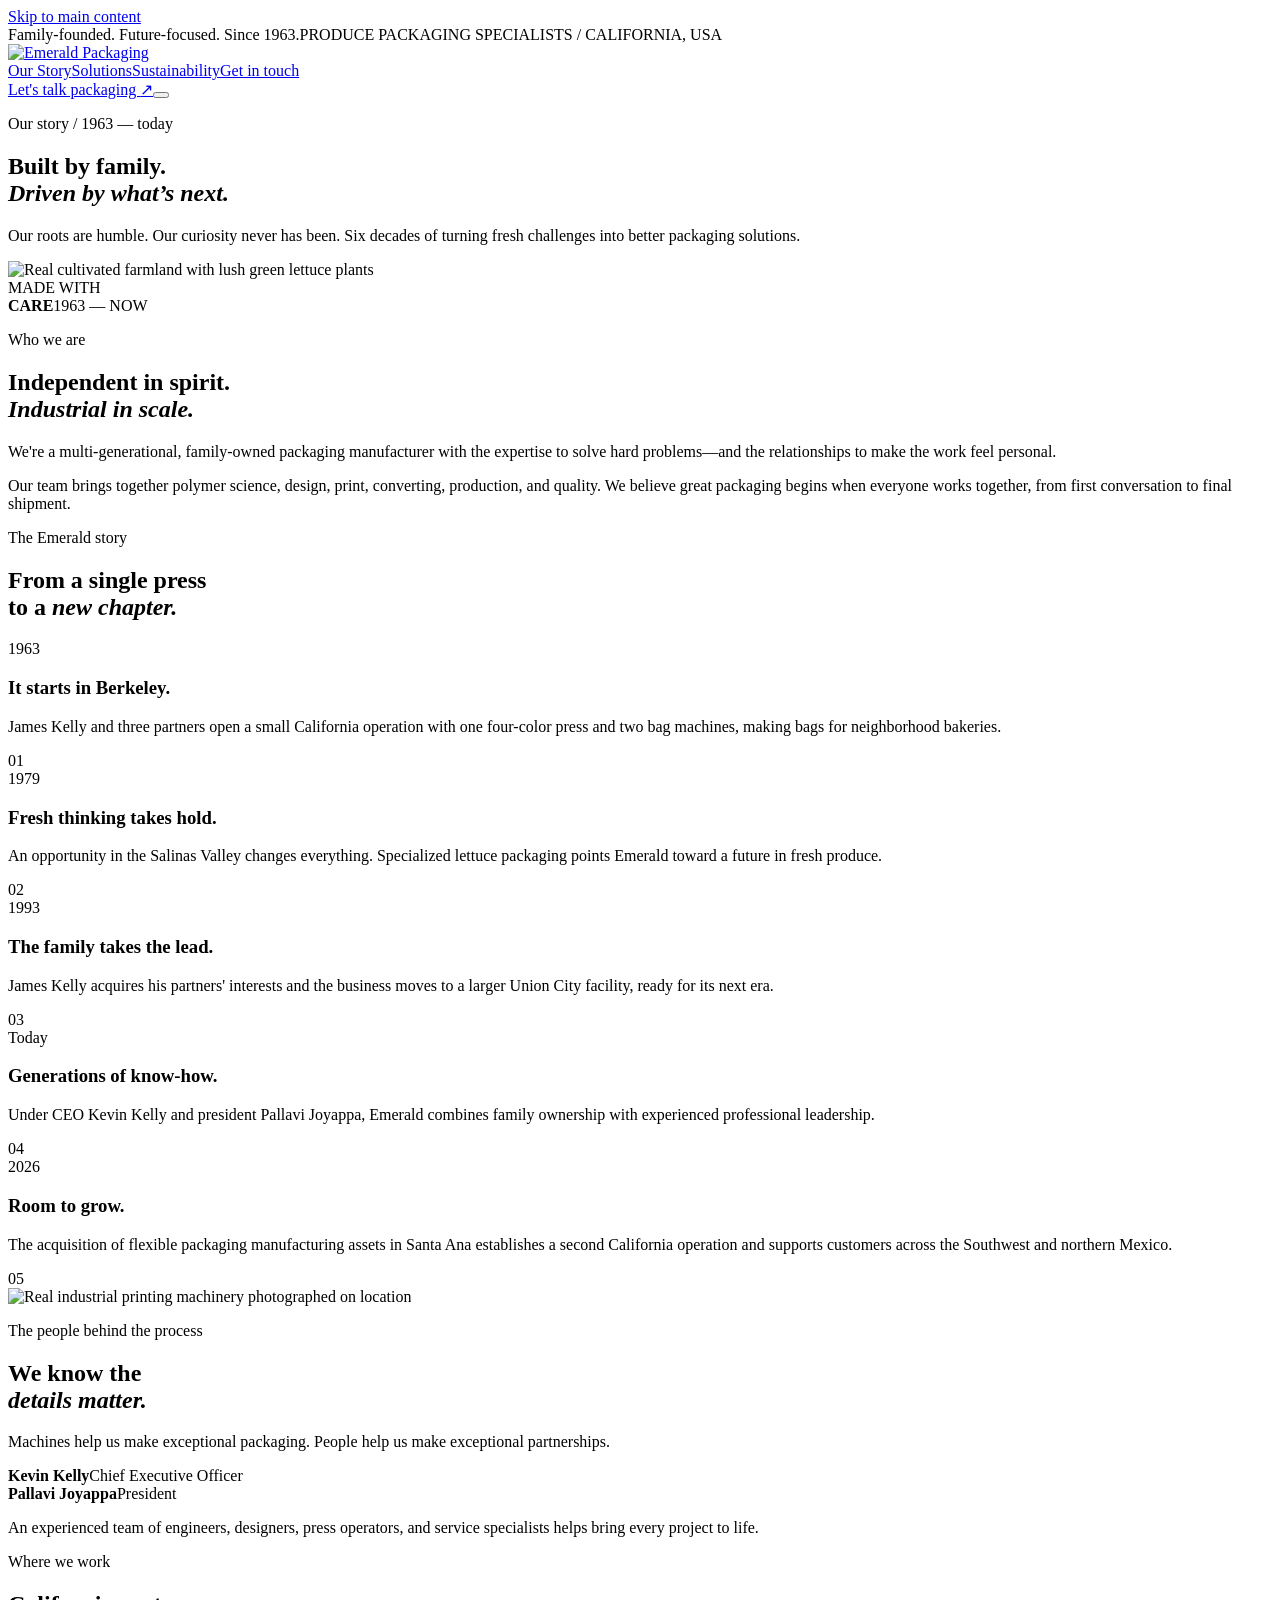
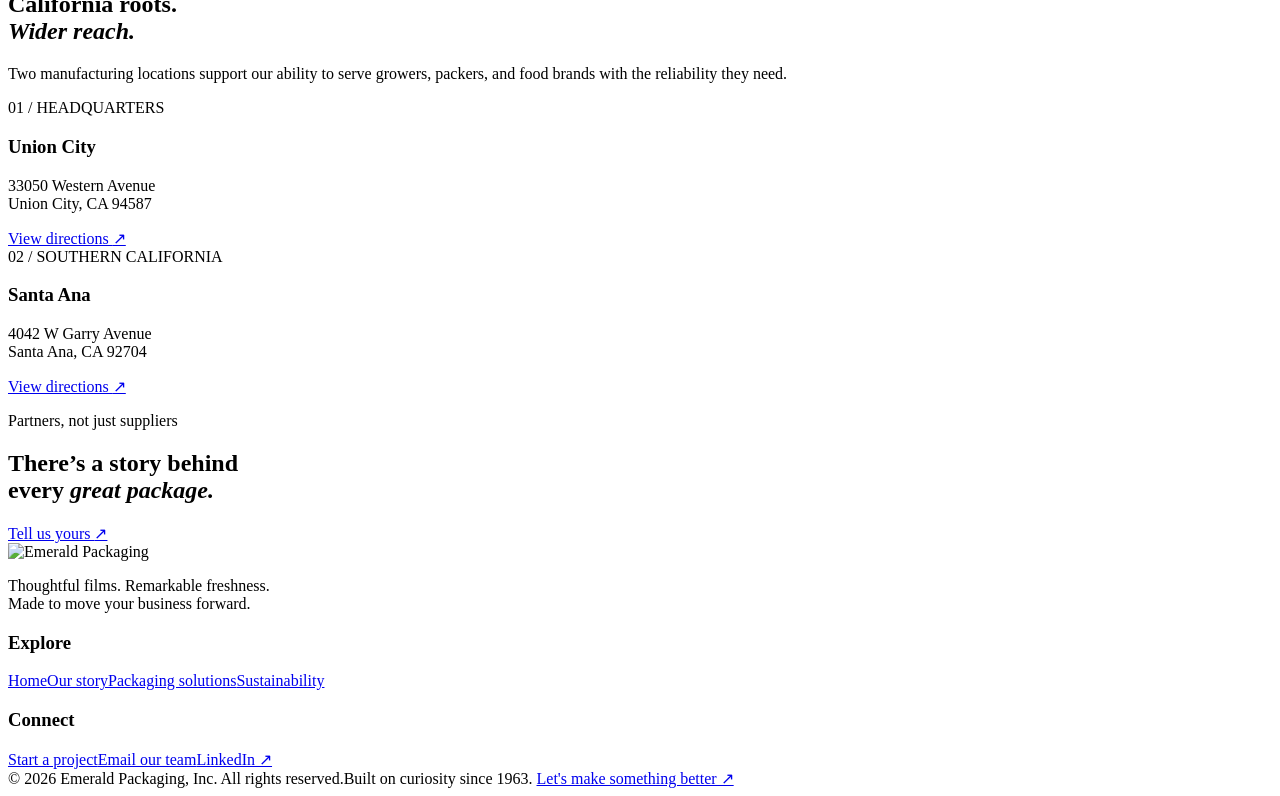
==== about.html @ 3862b572 "Add files via upload" ====
<!doctype html><html lang="en"><head><meta charset="utf-8"><meta name="viewport" content="width=device-width,initial-scale=1"><meta name="theme-color" content="#153f34"><meta name="description" content="From a small Berkeley printing operation in 1963 to two California manufacturing locations: meet the people and history of Emerald Packaging."><meta property="og:type" content="website"><meta property="og:title" content="Our Story | Emerald Packaging"><meta property="og:description" content="From a small Berkeley printing operation in 1963 to two California manufacturing locations: meet the people and history of Emerald Packaging."><link rel="icon" href="assets/favicon.svg" type="image/svg+xml"><link rel="preconnect" href="https://fonts.googleapis.com"><link rel="preconnect" href="https://fonts.gstatic.com" crossorigin><link href="https://fonts.googleapis.com/css2?family=DM+Sans:wght@400;500;600;700&family=Instrument+Serif:ital@0;1&display=swap" rel="stylesheet"><link rel="stylesheet" href="css/styles.css"><title>Our Story | Emerald Packaging</title></head><body class="page-about"><a class="skip" href="#main">Skip to main content</a><div class="announcement"><div class="container announcement-inner"><span><span class="status-dot"></span> Family-founded. Future-focused. Since 1963.</span><span>PRODUCE PACKAGING SPECIALISTS <span class="announcement-rule">/</span> CALIFORNIA, USA</span></div></div>
<header class="site-header" id="site-header"><div class="container nav-wrap"><a href="index.html" class="brand" aria-label="Emerald Packaging, home"><img src="assets/emerald-logo.svg" alt="Emerald Packaging" width="244" height="55"></a><nav class="main-nav" id="main-nav" aria-label="Main navigation"><a href="about.html" class="is-active" aria-current="page">Our Story</a><a href="solutions.html" class="" >Solutions</a><a href="sustainability.html" class="" >Sustainability</a><a href="contact.html" class="mobile-contact">Get in touch</a></nav><a class="nav-cta" href="contact.html">Let's talk packaging <span class="arr" aria-hidden="true">↗</span></a><button class="nav-toggle" type="button" aria-label="Open navigation" aria-expanded="false" aria-controls="main-nav"><span></span><span></span></button></div></header><main id="main">
<section class="page-hero inner-about"><div class="container page-hero-grid"><div class="page-hero-copy"><p class="eyebrow"><span class="tiny-line"></span> Our story / 1963 — today</p><h1>Built by family.<br><em>Driven by what’s next.</em></h1><p>Our roots are humble. Our curiosity never has been. Six decades of turning fresh challenges into better packaging solutions.</p></div><div class="page-hero-photo framed-photo"><img src="https://images.unsplash.com/photo-1677126578057-5eb853c08925?auto=format&fit=crop&w=1400&q=86" alt="Real cultivated farmland with lush green lettuce plants" class="cover-img" loading="eager" decoding="async" ><div class="photo-stamp">MADE WITH<br><strong>CARE</strong><span>1963 — NOW</span></div></div></div></section>
<section class="section about-belief"><div class="container about-belief-grid"><div><p class="eyebrow"><span class="tiny-line"></span> Who we are</p><h2>Independent in spirit.<br><em>Industrial in scale.</em></h2></div><div><p class="big-text">We're a multi-generational, family-owned packaging manufacturer with the expertise to solve hard problems—and the relationships to make the work feel personal.</p><p>Our team brings together polymer science, design, print, converting, production, and quality. We believe great packaging begins when everyone works together, from first conversation to final shipment.</p></div></div></section>
<section class="timeline-section"><div class="container"><div class="timeline-intro"><p class="eyebrow light"><span class="tiny-line"></span> The Emerald story</p><h2>From a single press<br>to a <em>new chapter.</em></h2></div><div class="timeline">
<div class="milestone"><span class="milestone-year">1963</span><div><h3>It starts in Berkeley.</h3><p>James Kelly and three partners open a small California operation with one four-color press and two bag machines, making bags for neighborhood bakeries.</p></div><span class="milestone-index">01</span></div>
<div class="milestone"><span class="milestone-year">1979</span><div><h3>Fresh thinking takes hold.</h3><p>An opportunity in the Salinas Valley changes everything. Specialized lettuce packaging points Emerald toward a future in fresh produce.</p></div><span class="milestone-index">02</span></div>
<div class="milestone"><span class="milestone-year">1993</span><div><h3>The family takes the lead.</h3><p>James Kelly acquires his partners' interests and the business moves to a larger Union City facility, ready for its next era.</p></div><span class="milestone-index">03</span></div>
<div class="milestone"><span class="milestone-year">Today</span><div><h3>Generations of know-how.</h3><p>Under CEO Kevin Kelly and president Pallavi Joyappa, Emerald combines family ownership with experienced professional leadership.</p></div><span class="milestone-index">04</span></div>
<div class="milestone"><span class="milestone-year">2026</span><div><h3>Room to grow.</h3><p>The acquisition of flexible packaging manufacturing assets in Santa Ana establishes a second California operation and supports customers across the Southwest and northern Mexico.</p></div><span class="milestone-index">05</span></div></div></div></section>
<section class="section people-section"><div class="container"><div class="people-grid"><div class="people-photo"><img src="https://images.unsplash.com/photo-1414357809080-e19d8f805245?auto=format&fit=crop&w=1200&q=86" alt="Real industrial printing machinery photographed on location" class="cover-img" loading="lazy" decoding="async" ></div><div class="people-copy"><p class="eyebrow"><span class="tiny-line"></span> The people behind the process</p><h2>We know the<br><em>details matter.</em></h2><p>Machines help us make exceptional packaging. People help us make exceptional partnerships.</p><div class="leader"><strong>Kevin Kelly</strong><span>Chief Executive Officer</span></div><div class="leader"><strong>Pallavi Joyappa</strong><span>President</span></div><p class="leader-note">An experienced team of engineers, designers, press operators, and service specialists helps bring every project to life.</p></div></div></div></section>
<section class="locations-section"><div class="container"><div class="section-lede two-column-head"><div><p class="eyebrow"><span class="tiny-line"></span> Where we work</p><h2>California roots.<br><em>Wider reach.</em></h2></div><div class="lede-right"><p>Two manufacturing locations support our ability to serve growers, packers, and food brands with the reliability they need.</p></div></div><div class="location-grid"><article class="location-card"><span class="label-pill">01 / HEADQUARTERS</span><h3>Union City</h3><p>33050 Western Avenue<br>Union City, CA 94587</p><a class="text-link" href="https://www.google.com/maps/search/?api=1&query=33050+Western+Avenue+Union+City+CA+94587" target="_blank" rel="noopener noreferrer">View directions <span>↗</span></a></article><article class="location-card"><span class="label-pill">02 / SOUTHERN CALIFORNIA</span><h3>Santa Ana</h3><p>4042 W Garry Avenue<br>Santa Ana, CA 92704</p><a class="text-link" href="https://www.google.com/maps/search/?api=1&query=4042+W+Garry+Avenue+Santa+Ana+CA+92704" target="_blank" rel="noopener noreferrer">View directions <span>↗</span></a></article></div></div></section>
<section class="cta-strip"><div class="container cta-grid"><div><p class="eyebrow light"><span class="tiny-line"></span> Partners, not just suppliers</p><h2>There’s a story behind<br>every <em>great package.</em></h2></div><a href="contact.html" class="btn btn-lime">Tell us yours <span>↗</span></a></div></section></main><footer class="footer"><div class="container"><div class="footer-main"><div class="footer-identity"><img class="footer-logo" src="assets/emerald-logo.svg" alt="Emerald Packaging"><p>Thoughtful films. Remarkable freshness.<br>Made to move your business forward.</p></div><div class="footer-linkset"><div><h3>Explore</h3><a href="index.html">Home</a><a href="about.html">Our story</a><a href="solutions.html">Packaging solutions</a><a href="sustainability.html">Sustainability</a></div><div><h3>Connect</h3><a href="contact.html">Start a project</a><a href="mailto:info@empack.com">Email our team</a><a href="https://www.linkedin.com/company/emerald-packaging" target="_blank" rel="noopener noreferrer">LinkedIn ↗</a></div></div></div><div class="footer-bottom"><span>© <span data-year>2026</span> Emerald Packaging, Inc. All rights reserved.</span><span>Built on curiosity since 1963. <a href="contact.html">Let's make something better ↗</a></span></div></div></footer><script src="js/site.js" defer></script></body></html>
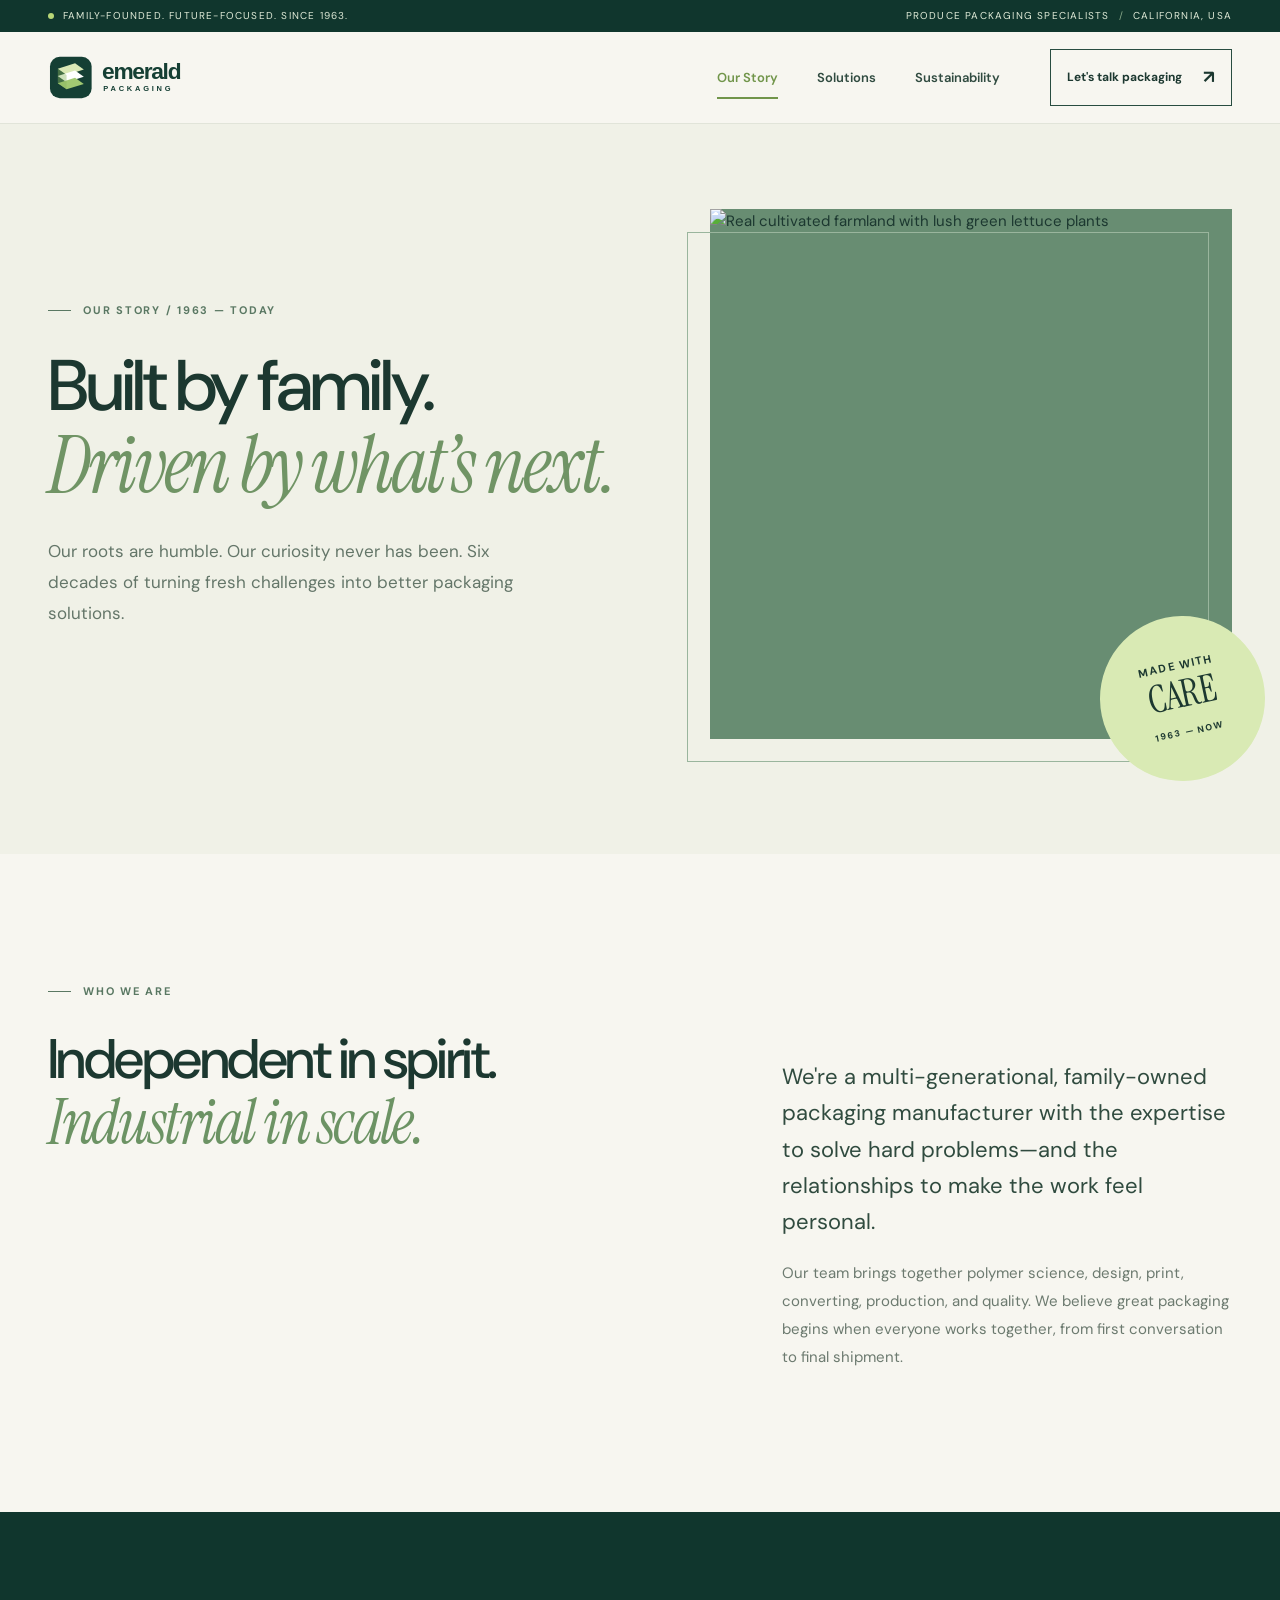
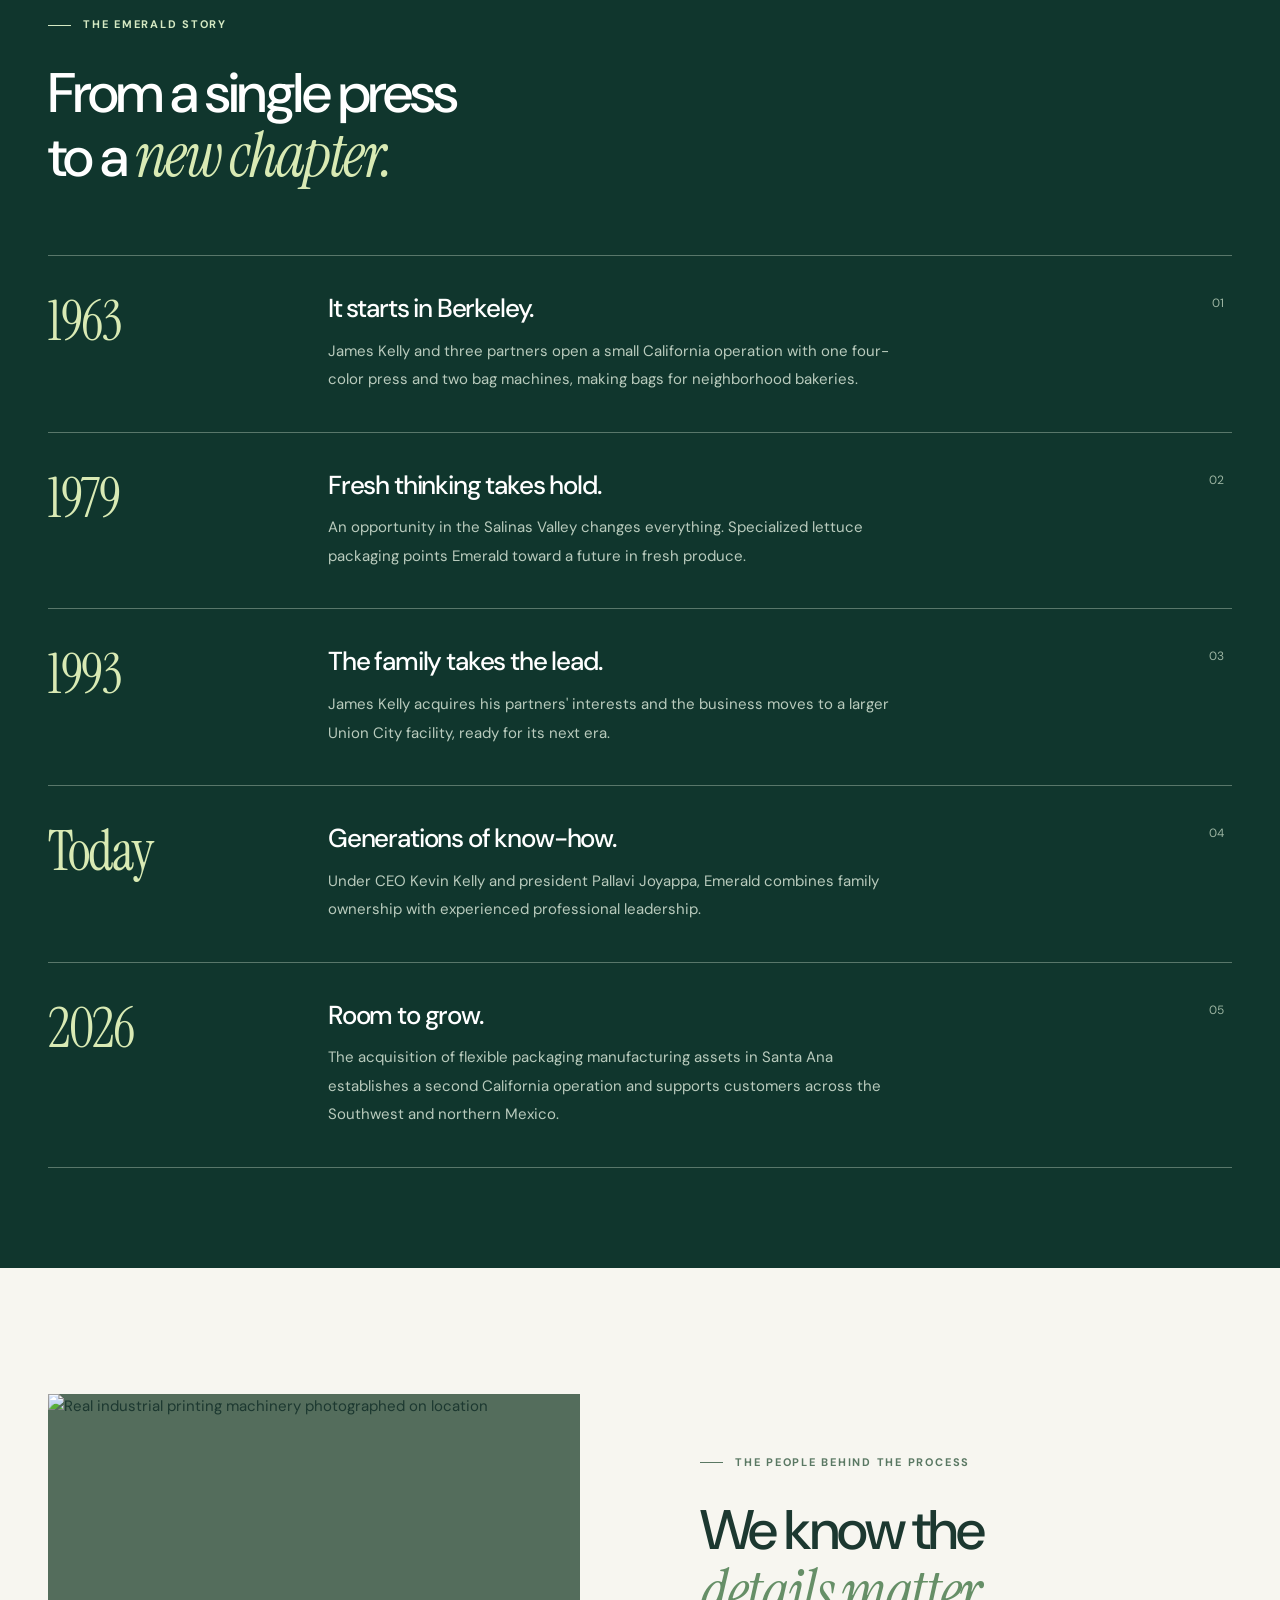
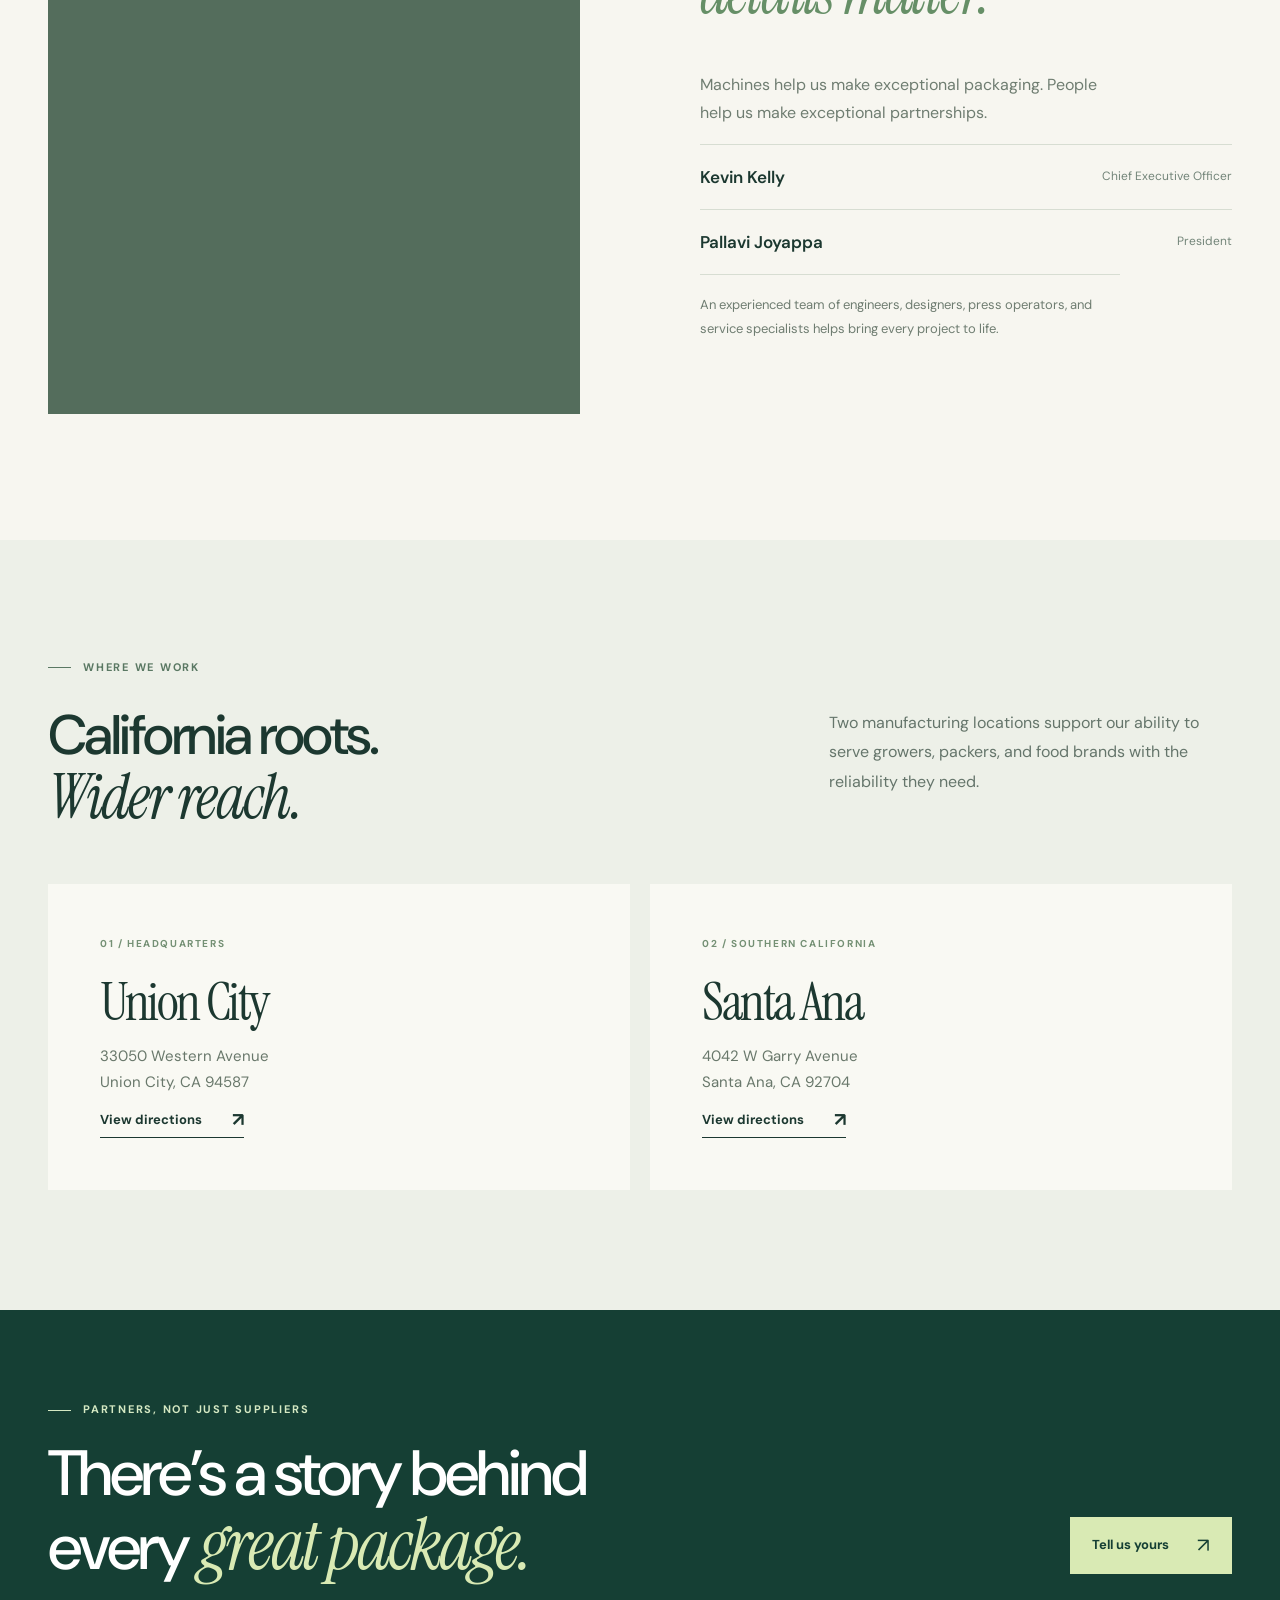
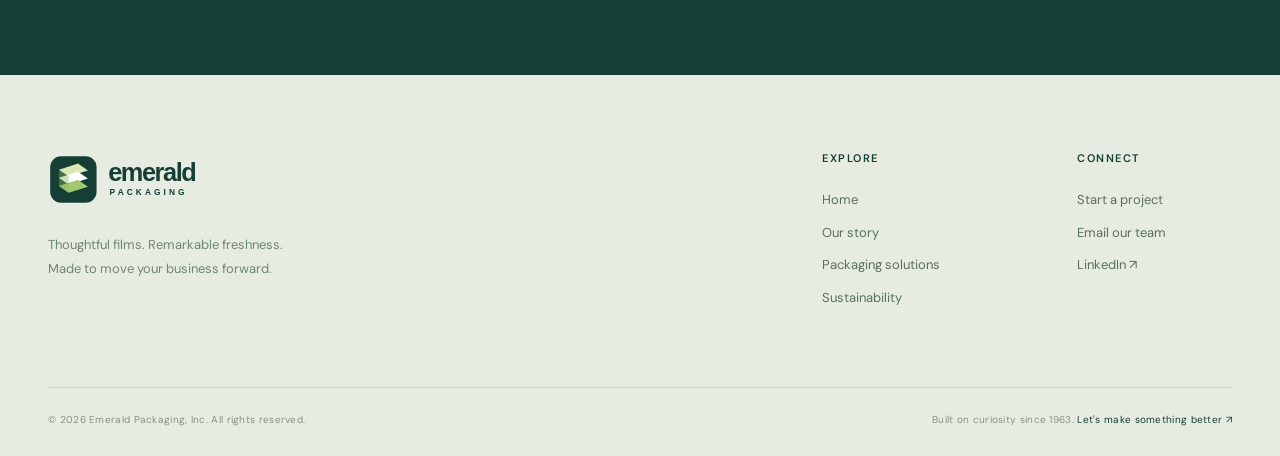
==== commit c529d09e: "Add files via upload" ====
--- a/about.html
+++ b/about.html
@@ -1,5 +1,5 @@
-<!doctype html><html lang="en"><head><meta charset="utf-8"><meta name="viewport" content="width=device-width,initial-scale=1"><meta name="theme-color" content="#153f34"><meta name="description" content="From a small Berkeley printing operation in 1963 to two California manufacturing locations: meet the people and history of Emerald Packaging."><meta property="og:type" content="website"><meta property="og:title" content="Our Story | Emerald Packaging"><meta property="og:description" content="From a small Berkeley printing operation in 1963 to two California manufacturing locations: meet the people and history of Emerald Packaging."><link rel="icon" href="assets/favicon.svg" type="image/svg+xml"><link rel="preconnect" href="https://fonts.googleapis.com"><link rel="preconnect" href="https://fonts.gstatic.com" crossorigin><link href="https://fonts.googleapis.com/css2?family=DM+Sans:wght@400;500;600;700&family=Instrument+Serif:ital@0;1&display=swap" rel="stylesheet"><link rel="stylesheet" href="css/styles.css"><title>Our Story | Emerald Packaging</title></head><body class="page-about"><a class="skip" href="#main">Skip to main content</a><div class="announcement"><div class="container announcement-inner"><span><span class="status-dot"></span> Family-founded. Future-focused. Since 1963.</span><span>PRODUCE PACKAGING SPECIALISTS <span class="announcement-rule">/</span> CALIFORNIA, USA</span></div></div>
-<header class="site-header" id="site-header"><div class="container nav-wrap"><a href="index.html" class="brand" aria-label="Emerald Packaging, home"><img src="assets/emerald-logo.svg" alt="Emerald Packaging" width="244" height="55"></a><nav class="main-nav" id="main-nav" aria-label="Main navigation"><a href="about.html" class="is-active" aria-current="page">Our Story</a><a href="solutions.html" class="" >Solutions</a><a href="sustainability.html" class="" >Sustainability</a><a href="contact.html" class="mobile-contact">Get in touch</a></nav><a class="nav-cta" href="contact.html">Let's talk packaging <span class="arr" aria-hidden="true">↗</span></a><button class="nav-toggle" type="button" aria-label="Open navigation" aria-expanded="false" aria-controls="main-nav"><span></span><span></span></button></div></header><main id="main">
+<!doctype html><html lang="en"><head><meta charset="utf-8"><meta name="viewport" content="width=device-width,initial-scale=1"><meta name="theme-color" content="#153f34"><meta name="description" content="From a small Berkeley printing operation in 1963 to two California manufacturing locations: meet the people and history of Emerald Packaging."><meta property="og:type" content="website"><meta property="og:title" content="Our Story | Emerald Packaging"><meta property="og:description" content="From a small Berkeley printing operation in 1963 to two California manufacturing locations: meet the people and history of Emerald Packaging."><link rel="icon" href="favicon.svg" type="image/svg+xml"><link rel="preconnect" href="https://fonts.googleapis.com"><link rel="preconnect" href="https://fonts.gstatic.com" crossorigin><link href="https://fonts.googleapis.com/css2?family=DM+Sans:wght@400;500;600;700&family=Instrument+Serif:ital@0;1&display=swap" rel="stylesheet"><link rel="stylesheet" href="styles.css"><title>Our Story | Emerald Packaging</title></head><body class="page-about"><a class="skip" href="#main">Skip to main content</a><div class="announcement"><div class="container announcement-inner"><span><span class="status-dot"></span> Family-founded. Future-focused. Since 1963.</span><span>PRODUCE PACKAGING SPECIALISTS <span class="announcement-rule">/</span> CALIFORNIA, USA</span></div></div>
+<header class="site-header" id="site-header"><div class="container nav-wrap"><a href="index.html" class="brand" aria-label="Emerald Packaging, home"><img src="emerald-logo.svg" alt="Emerald Packaging" width="244" height="55"></a><nav class="main-nav" id="main-nav" aria-label="Main navigation"><a href="about.html" class="is-active" aria-current="page">Our Story</a><a href="solutions.html" class="" >Solutions</a><a href="sustainability.html" class="" >Sustainability</a><a href="contact.html" class="mobile-contact">Get in touch</a></nav><a class="nav-cta" href="contact.html">Let's talk packaging <span class="arr" aria-hidden="true">↗</span></a><button class="nav-toggle" type="button" aria-label="Open navigation" aria-expanded="false" aria-controls="main-nav"><span></span><span></span></button></div></header><main id="main">
 <section class="page-hero inner-about"><div class="container page-hero-grid"><div class="page-hero-copy"><p class="eyebrow"><span class="tiny-line"></span> Our story / 1963 — today</p><h1>Built by family.<br><em>Driven by what’s next.</em></h1><p>Our roots are humble. Our curiosity never has been. Six decades of turning fresh challenges into better packaging solutions.</p></div><div class="page-hero-photo framed-photo"><img src="https://images.unsplash.com/photo-1677126578057-5eb853c08925?auto=format&fit=crop&w=1400&q=86" alt="Real cultivated farmland with lush green lettuce plants" class="cover-img" loading="eager" decoding="async" ><div class="photo-stamp">MADE WITH<br><strong>CARE</strong><span>1963 — NOW</span></div></div></div></section>
 <section class="section about-belief"><div class="container about-belief-grid"><div><p class="eyebrow"><span class="tiny-line"></span> Who we are</p><h2>Independent in spirit.<br><em>Industrial in scale.</em></h2></div><div><p class="big-text">We're a multi-generational, family-owned packaging manufacturer with the expertise to solve hard problems—and the relationships to make the work feel personal.</p><p>Our team brings together polymer science, design, print, converting, production, and quality. We believe great packaging begins when everyone works together, from first conversation to final shipment.</p></div></div></section>
 <section class="timeline-section"><div class="container"><div class="timeline-intro"><p class="eyebrow light"><span class="tiny-line"></span> The Emerald story</p><h2>From a single press<br>to a <em>new chapter.</em></h2></div><div class="timeline">
@@ -10,4 +10,4 @@
 <div class="milestone"><span class="milestone-year">2026</span><div><h3>Room to grow.</h3><p>The acquisition of flexible packaging manufacturing assets in Santa Ana establishes a second California operation and supports customers across the Southwest and northern Mexico.</p></div><span class="milestone-index">05</span></div></div></div></section>
 <section class="section people-section"><div class="container"><div class="people-grid"><div class="people-photo"><img src="https://images.unsplash.com/photo-1414357809080-e19d8f805245?auto=format&fit=crop&w=1200&q=86" alt="Real industrial printing machinery photographed on location" class="cover-img" loading="lazy" decoding="async" ></div><div class="people-copy"><p class="eyebrow"><span class="tiny-line"></span> The people behind the process</p><h2>We know the<br><em>details matter.</em></h2><p>Machines help us make exceptional packaging. People help us make exceptional partnerships.</p><div class="leader"><strong>Kevin Kelly</strong><span>Chief Executive Officer</span></div><div class="leader"><strong>Pallavi Joyappa</strong><span>President</span></div><p class="leader-note">An experienced team of engineers, designers, press operators, and service specialists helps bring every project to life.</p></div></div></div></section>
 <section class="locations-section"><div class="container"><div class="section-lede two-column-head"><div><p class="eyebrow"><span class="tiny-line"></span> Where we work</p><h2>California roots.<br><em>Wider reach.</em></h2></div><div class="lede-right"><p>Two manufacturing locations support our ability to serve growers, packers, and food brands with the reliability they need.</p></div></div><div class="location-grid"><article class="location-card"><span class="label-pill">01 / HEADQUARTERS</span><h3>Union City</h3><p>33050 Western Avenue<br>Union City, CA 94587</p><a class="text-link" href="https://www.google.com/maps/search/?api=1&query=33050+Western+Avenue+Union+City+CA+94587" target="_blank" rel="noopener noreferrer">View directions <span>↗</span></a></article><article class="location-card"><span class="label-pill">02 / SOUTHERN CALIFORNIA</span><h3>Santa Ana</h3><p>4042 W Garry Avenue<br>Santa Ana, CA 92704</p><a class="text-link" href="https://www.google.com/maps/search/?api=1&query=4042+W+Garry+Avenue+Santa+Ana+CA+92704" target="_blank" rel="noopener noreferrer">View directions <span>↗</span></a></article></div></div></section>
-<section class="cta-strip"><div class="container cta-grid"><div><p class="eyebrow light"><span class="tiny-line"></span> Partners, not just suppliers</p><h2>There’s a story behind<br>every <em>great package.</em></h2></div><a href="contact.html" class="btn btn-lime">Tell us yours <span>↗</span></a></div></section></main><footer class="footer"><div class="container"><div class="footer-main"><div class="footer-identity"><img class="footer-logo" src="assets/emerald-logo.svg" alt="Emerald Packaging"><p>Thoughtful films. Remarkable freshness.<br>Made to move your business forward.</p></div><div class="footer-linkset"><div><h3>Explore</h3><a href="index.html">Home</a><a href="about.html">Our story</a><a href="solutions.html">Packaging solutions</a><a href="sustainability.html">Sustainability</a></div><div><h3>Connect</h3><a href="contact.html">Start a project</a><a href="mailto:info@empack.com">Email our team</a><a href="https://www.linkedin.com/company/emerald-packaging" target="_blank" rel="noopener noreferrer">LinkedIn ↗</a></div></div></div><div class="footer-bottom"><span>© <span data-year>2026</span> Emerald Packaging, Inc. All rights reserved.</span><span>Built on curiosity since 1963. <a href="contact.html">Let's make something better ↗</a></span></div></div></footer><script src="js/site.js" defer></script></body></html>+<section class="cta-strip"><div class="container cta-grid"><div><p class="eyebrow light"><span class="tiny-line"></span> Partners, not just suppliers</p><h2>There’s a story behind<br>every <em>great package.</em></h2></div><a href="contact.html" class="btn btn-lime">Tell us yours <span>↗</span></a></div></section></main><footer class="footer"><div class="container"><div class="footer-main"><div class="footer-identity"><img class="footer-logo" src="emerald-logo.svg" alt="Emerald Packaging"><p>Thoughtful films. Remarkable freshness.<br>Made to move your business forward.</p></div><div class="footer-linkset"><div><h3>Explore</h3><a href="index.html">Home</a><a href="about.html">Our story</a><a href="solutions.html">Packaging solutions</a><a href="sustainability.html">Sustainability</a></div><div><h3>Connect</h3><a href="contact.html">Start a project</a><a href="mailto:info@empack.com">Email our team</a><a href="https://www.linkedin.com/company/emerald-packaging" target="_blank" rel="noopener noreferrer">LinkedIn ↗</a></div></div></div><div class="footer-bottom"><span>© <span data-year>2026</span> Emerald Packaging, Inc. All rights reserved.</span><span>Built on curiosity since 1963. <a href="contact.html">Let's make something better ↗</a></span></div></div></footer><script src="site.js" defer></script></body></html>
--- a/styles.css
+++ b/styles.css
@@ -0,0 +1,33 @@
+/* EMERALD PACKAGING | Custom editorial visual system */
+:root{--green:#153f34;--deep:#10362d;--darker:#0b2a23;--cream:#f7f6f0;--paper:#efefe7;--lime:#d9eab4;--lime-dark:#a3ca78;--ink:#1c3830;--mute:#6f7f75;--line:#d7ddd2;--white:#fff;--font:'DM Sans',Arial,Helvetica,sans-serif;--display:'Instrument Serif',Georgia,'Times New Roman',serif;--page:1310px}*{box-sizing:border-box}html{scroll-behavior:smooth;scroll-padding-top:90px}body{margin:0;color:var(--ink);font:400 15px/1.65 var(--font);background:var(--cream);-webkit-font-smoothing:antialiased}body.menu-open{overflow:hidden}a{color:inherit;text-decoration:none}button,input,textarea,select{font:inherit}button{cursor:pointer}img{max-width:100%;display:block}h1,h2,h3,h4,p{margin-top:0}h1,h2,h3{letter-spacing:-.045em}h1,h2{line-height:1.045}h1{font-size:clamp(60px,5.9vw,100px);font-weight:500}h2{font-size:clamp(47px,4.35vw,75px);font-weight:500}h3{font-size:clamp(24px,2.2vw,34px);font-weight:600;line-height:1.14}h1 em,h2 em{font-family:var(--display);font-size:1.12em;font-weight:400;letter-spacing:-.038em}h3 em{font-family:var(--display);font-weight:400}.container{width:min(var(--page),calc(100% - 96px));margin:auto}.section{padding:126px 0}.eyebrow{font-size:11px;line-height:1.4;letter-spacing:.16em;font-weight:700;text-transform:uppercase;color:#5a7863;display:flex;align-items:center;gap:12px;margin-bottom:31px}.eyebrow.light{color:#d5e9c3}.tiny-line{width:23px;height:1px;display:inline-block;background:currentColor}.arr{font-size:18px}.cover-img{width:100%;height:100%;object-fit:cover}.skip{position:absolute;top:-100px;left:25px;background:white;color:var(--green);z-index:999;padding:12px}.skip:focus{top:12px}.btn{display:inline-flex;align-items:center;justify-content:space-between;gap:28px;font-size:13px;font-weight:700;line-height:1.2;border:1px solid transparent;min-height:57px;padding:17px 21px;transition:background .25s,color .25s,transform .25s,border .25s;white-space:nowrap}.btn span{font-size:20px;font-weight:400;line-height:1}.btn:hover{transform:translateY(-3px)}.btn-solid{background:var(--green);color:white}.btn-solid:hover{background:#266148}.btn-light{background:#f6f6eb;color:var(--green)}.btn-light:hover{background:var(--lime)}.btn-lime{background:var(--lime);color:var(--green)}.btn-lime:hover{background:white}.btn-outline-light{border-color:#91ae9b;background:transparent;color:white}.btn-outline-light:hover{background:var(--lime);color:var(--green)}.text-link{display:inline-flex;gap:30px;align-items:center;border-bottom:1px solid currentColor;padding-bottom:8px;font-size:13px;font-weight:700;line-height:1.35;transition:gap .2s,color .2s}.text-link span{font-size:19px;line-height:1}.text-link:hover{gap:41px;color:#639d63}.light-link{color:var(--lime)}.mini-caps{font-size:10px;letter-spacing:.13em;font-weight:700}.section-lede{margin-bottom:54px}.two-column-head{display:grid;grid-template-columns:1fr .58fr;gap:85px;align-items:end}.two-column-head h2{margin-bottom:0}.lede-right{max-width:420px;padding-bottom:5px}.lede-right p{color:#65756b;font-size:16px;line-height:1.85;margin-bottom:28px}
+/* Header */
+.announcement{background:var(--deep);color:#e0ebd8;font-size:10px;letter-spacing:.12em;text-transform:uppercase}.announcement-inner{height:32px;display:flex;align-items:center;justify-content:space-between;gap:20px}.announcement-inner>span:first-child{display:flex;align-items:center;gap:9px}.status-dot{width:6px;height:6px;background:#b8d777;border-radius:50%}.announcement-rule{color:#89aa8a;margin:0 5px}.site-header{position:sticky;top:0;z-index:80;background:rgba(247,246,240,.96);backdrop-filter:blur(16px);border-bottom:1px solid #e1e4d9;transition:box-shadow .2s}.site-header.is-scrolled{box-shadow:0 10px 35px #122b2111}.nav-wrap{height:91px;display:flex;align-items:center;gap:28px;justify-content:space-between}.brand{display:inline-block;flex-shrink:0}.brand img{width:220px;height:auto}.main-nav{display:flex;gap:39px;align-items:center;margin-left:auto;margin-right:22px}.main-nav a{color:#304b40;font-size:13px;font-weight:600;white-space:nowrap;position:relative;transition:color .2s}.main-nav a:hover,.main-nav a.is-active{color:#71954a}.main-nav a.is-active:after{content:'';position:absolute;bottom:-11px;left:0;height:2px;width:100%;background:#71954a}.nav-cta{border:1px solid #284c40;padding:13px 16px;white-space:nowrap;display:flex;align-items:center;gap:21px;font-weight:700;font-size:12px;transition:background .2s,color .2s}.nav-cta:hover{background:var(--green);color:white}.nav-toggle,.mobile-contact{display:none!important}
+/* Home hero */
+.home-hero{position:relative;overflow:hidden;background:#f7f6f0}.hero-grid{display:grid;grid-template-columns:52% 48%;min-height:690px}.hero-copy{padding:95px 34px 32px 0;display:flex;flex-direction:column;align-items:start;justify-content:center;position:relative;z-index:2}.hero-copy .eyebrow{margin-bottom:38px}.hero-copy h1{font-size:clamp(63px,5.8vw,95px);margin-bottom:27px;white-space:nowrap}.hero-copy h1 em{color:#55845b}.hero-intro{max-width:460px;font-size:17px;line-height:1.83;color:#68776c;margin-bottom:35px}.hero-actions{display:flex;align-items:center;gap:31px}.hero-bottom{display:flex;align-items:center;gap:17px;margin-top:auto;padding-top:67px;color:#8a998d}.small-stroke{width:30px;height:1px;background:#bac5b5}.hero-art{position:relative;min-height:690px;background:#d2dac5;overflow:visible}.hero-photo{position:absolute;inset:0 0 55px 34px;overflow:hidden;background:#7b9b6d}.hero-photo .cover-img{object-position:48% center}.hero-bottom-photo{position:absolute;left:-72px;bottom:0;width:44%;height:240px;border:10px solid var(--cream);background:#678966;box-shadow:0 14px 20px #18372922;overflow:hidden}.hero-photo-label{position:absolute;right:-30px;bottom:20px;width:198px;height:198px;border-radius:50%;display:flex;align-items:center;justify-content:center;flex-direction:column;text-align:center;background:var(--lime);font-size:15px;color:var(--green);line-height:1.4;box-shadow:0 15px 35px #173c2e16;transform:rotate(-9deg)}.hero-photo-label strong{font-family:var(--display);font-size:28px;font-style:italic;font-weight:400}.photo-label-mark{font-size:30px;margin-bottom:5px}.hero-orbit{position:absolute;top:26px;right:-27px;transform:rotate(90deg);transform-origin:top left;letter-spacing:.19em;font-size:9px;font-weight:700;color:white;opacity:.9}.scroll-note{position:absolute;right:24px;bottom:5px;display:none}.proof-bar{background:#e9eee1;border-top:1px solid #dce3d4;border-bottom:1px solid #dce3d4}.proof-bar-inner{min-height:140px;display:grid;grid-template-columns:1.06fr repeat(3,1fr);align-items:center;gap:27px}.proof-bar-inner>span{font-size:11px;line-height:1.6;font-weight:700;letter-spacing:.14em;color:#74917c;max-width:160px}.proof-stat{display:flex;align-items:center;gap:14px;border-left:1px solid #c9d5c6;padding-left:33px}.proof-stat strong{font-weight:500;font-size:52px;line-height:1;letter-spacing:-.075em;color:var(--green)}.proof-stat strong span{font-size:33px}.proof-stat>span{font-size:11px;font-weight:600;line-height:1.5;color:#6b806f;max-width:125px}
+/* Products */
+.what-section{padding-bottom:115px}.product-grid{display:grid;grid-template-columns:repeat(4,1fr);gap:15px}.product-tile{min-height:470px;overflow:hidden;position:relative;background:#859d80;color:white;isolation:isolate}.product-tile:nth-child(2){margin-top:34px}.product-tile:nth-child(4){margin-top:34px}.product-photo{position:absolute;inset:0;transition:transform .65s ease}.product-tile:hover .product-photo{transform:scale(1.06)}.product-photo:after{content:'';position:absolute;inset:0;background:linear-gradient(0deg,#112e27c9,transparent 55%)}.product-photo img{filter:saturate(.86)}.product-overlay{position:absolute;inset:auto 24px 25px 24px;display:flex;justify-content:space-between;align-items:end;flex-wrap:wrap}.product-index{width:100%;font-size:10px;letter-spacing:.15em;font-weight:700;opacity:.8;margin-bottom:10px}.product-overlay h3{font-family:var(--display);font-size:43px;font-weight:400;letter-spacing:-.02em;margin:0}.round-link{width:36px;height:36px;border:1px solid #ffffff8a;display:grid;place-items:center;border-radius:50%;font-size:19px;transition:background .2s,color .2s}.product-tile:hover .round-link{background:var(--lime);color:var(--green)}
+/* Manufacturing feature */
+.feature-section{display:grid;grid-template-columns:49% 51%;min-height:650px;background:var(--green);color:white}.feature-photo{min-height:570px;overflow:hidden;background:#315d50}.feature-photo img{filter:saturate(.6)}.feature-content{padding:84px max(65px,calc((100vw - var(--page))/2)) 70px 85px;display:flex;flex-direction:column;align-items:flex-start}.feature-content h2{font-size:clamp(45px,4.15vw,70px);margin:0 0 23px}.feature-content h2 em{color:var(--lime)}.feature-content>p:not(.eyebrow){color:#b9ccbd;line-height:1.87;margin-bottom:30px;max-width:460px}.feature-list{width:100%;margin-bottom:36px;max-width:470px}.feature-list div{border-top:1px solid #547367;padding:13px 0;display:flex;align-items:center;gap:25px;font-size:13px;font-weight:600}.feature-list div:last-child{border-bottom:1px solid #547367}.feature-list div span:first-child{font-family:var(--display);font-size:19px;color:var(--lime)}
+.values-section{background:#f8f7f1}.values-head{display:grid;grid-template-columns:1fr .4fr;gap:60px;align-items:end;margin-bottom:55px}.values-head h2{margin-bottom:0}.values-head h2 em{color:#5b885c}.values-head>p{color:#6a796c;margin-bottom:7px}.values-grid{display:grid;grid-template-columns:repeat(3,1fr);gap:40px}.value{border-top:1px solid #b8c8b9;padding-top:18px;position:relative;min-height:220px}.value-n{font-size:11px;letter-spacing:.17em;color:#81927f}.value-icon{float:right;font-size:36px;color:#8eac76;font-family:var(--display);line-height:1}.value h3{margin:51px 0 14px;font-size:25px;letter-spacing:-.035em}.value p{color:#6d7b70;max-width:330px;font-size:14px;line-height:1.8}.sustainability-band{background:var(--deep);color:white;padding:95px 0}.sustain-layout{display:grid;grid-template-columns:.9fr 1.25fr .55fr;align-items:center;gap:60px}.sustain-small-img{height:398px;overflow:hidden;background:#5e8762}.sustain-copy h2{font-size:clamp(55px,5vw,80px);margin-bottom:20px}.sustain-copy h2 em{color:var(--lime)}.sustain-copy>p:not(.eyebrow){color:#b8cfbe;max-width:420px;margin-bottom:32px;line-height:1.8}.sustain-figure{padding:25px 0 30px;border-top:1px solid #658476;border-bottom:1px solid #658476}.sustain-figure strong{display:block;font-size:clamp(70px,7.1vw,110px);font-weight:400;letter-spacing:-.085em;line-height:1;color:var(--lime)}.sustain-figure strong span{font-family:var(--display);font-style:italic}.sustain-figure p{max-width:170px;font-size:12px;line-height:1.7;color:#bad0bc;margin-top:14px;margin-bottom:0}
+.story-preview-grid{display:grid;grid-template-columns:1.1fr 1fr;gap:110px;align-items:center}.story-image{height:570px;overflow:hidden;background:#678f6b}.story-copy{padding:40px 10px;position:relative}.story-copy h2{margin-bottom:28px}.story-copy h2 em{color:#698d67}.story-copy>p:not(.eyebrow){max-width:490px;color:#6c7a6e;font-size:15px;line-height:1.88;margin-bottom:20px}.story-copy .text-link{margin-top:18px}.story-year{margin-top:72px;font-size:10px;letter-spacing:.17em;display:flex;align-items:center;gap:16px;color:#a4b0a1}.story-year strong{font-size:30px;letter-spacing:-.06em;font-weight:500;color:var(--green)}
+.cta-strip{background:var(--green);color:white;padding:92px 0}.cta-grid{display:flex;align-items:end;justify-content:space-between;gap:70px}.cta-grid .eyebrow{margin-bottom:23px}.cta-grid h2{margin:0;font-size:clamp(49px,5vw,80px)}.cta-grid h2 em{color:var(--lime)}.cta-grid .btn{flex-shrink:0;margin-bottom:9px}
+/* Inner page hero */
+.page-hero{padding:85px 0 115px;background:#f0f1e7}.page-hero-grid{display:grid;grid-template-columns:1fr .9fr;gap:82px;align-items:center}.page-hero-copy{padding:40px 0}.page-hero-copy h1{font-size:clamp(62px,5.6vw,90px);margin-bottom:28px}.page-hero-copy h1 em{color:#709465}.page-hero-copy>p:not(.eyebrow){max-width:470px;font-size:17px;color:#647669;line-height:1.82}.page-hero-photo{height:530px;background:#688d72;position:relative}.framed-photo:before{position:absolute;content:'';top:23px;left:-23px;right:23px;bottom:-23px;border:1px solid #9ab59d;z-index:0}.page-hero-photo img{position:relative;z-index:1}.photo-stamp{position:absolute;bottom:-42px;right:-33px;background:var(--lime);width:165px;height:165px;border-radius:50%;z-index:3;display:flex;align-items:center;justify-content:center;flex-direction:column;text-align:center;line-height:1.2;font-size:11px;font-weight:700;letter-spacing:.12em;transform:rotate(-12deg)}.photo-stamp strong{font-family:var(--display);font-size:38px;letter-spacing:-.03em;font-weight:400}.photo-stamp span{font-size:9px;margin-top:10px}
+/* About page */
+.about-belief{padding-top:130px}.about-belief-grid{display:grid;grid-template-columns:1fr .72fr;gap:110px}.about-belief-grid h2 em{color:#6c9364}.about-belief-grid>div:nth-child(2){padding-top:75px}.about-belief .big-text{font-size:22px;line-height:1.65;color:#304b3f;margin-bottom:20px}.about-belief-grid>div:nth-child(2)>p:last-child{color:#6c7a6f;line-height:1.85}.timeline-section{padding:105px 0 100px;background:var(--deep);color:white}.timeline-intro{margin-bottom:68px}.timeline-intro h2 em{color:var(--lime)}.timeline{border-top:1px solid #59776a}.milestone{display:grid;grid-template-columns:230px 1fr 55px;align-items:start;gap:50px;padding:38px 8px 38px 0;border-bottom:1px solid #59776a}.milestone-year{font-family:var(--display);font-size:55px;line-height:1;color:var(--lime);letter-spacing:-.025em}.milestone h3{font-size:26px;font-weight:500;margin-bottom:13px}.milestone p{max-width:570px;color:#b9cbbd;margin:0;line-height:1.9}.milestone-index{text-align:right;color:#9cb5a2;font-size:12px}.people-grid{display:grid;grid-template-columns:1fr 1fr;gap:120px;align-items:center}.people-photo{height:620px;background:#546d5c}.people-copy h2 em{color:#668f67}.people-copy>p:not(.eyebrow){color:#6f7d71;max-width:420px;font-size:16px;line-height:1.8}.leader{border-top:1px solid var(--line);display:flex;justify-content:space-between;align-items:center;gap:20px;padding:18px 0}.leader strong{font-size:17px;font-weight:600}.leader span{font-size:12px;color:#738579}.leader-note{border-top:1px solid var(--line);padding-top:18px;margin-top:0;font-size:13px!important}.locations-section{background:#edf0e8;padding:120px 0}.location-grid{display:grid;grid-template-columns:1fr 1fr;gap:20px}.location-card{background:#f9f9f3;padding:52px;min-height:295px;display:flex;flex-direction:column;align-items:flex-start}.label-pill{font-size:10px;letter-spacing:.16em;font-weight:700;color:#749074}.location-card h3{font-family:var(--display);font-weight:400;font-size:53px;margin:20px 0 12px}.location-card p{color:#69786b;line-height:1.7}.location-card .text-link{margin-top:auto}
+/* Solutions page */
+.solutions-hero{background:#f7f6f0}.solutions-hero .page-hero-photo{height:520px}.hero-photo-tag{position:absolute;bottom:21px;left:22px;z-index:2;background:var(--lime);padding:14px 19px;display:flex;gap:26px;font-size:10px;font-weight:700;letter-spacing:.12em}.hero-photo-tag span{font-size:17px}.format-grid{display:grid;grid-template-columns:1fr 1fr;gap:26px}.format-card{background:#fff;border:1px solid #e5e9dd;scroll-margin-top:115px;transition:box-shadow .2s,transform .2s}.format-card:hover{transform:translateY(-3px);box-shadow:0 18px 30px #0c402018}.format-image{height:330px;background:#b3c6a7;overflow:hidden}.format-image img{transition:transform .5s}.format-card:hover .format-image img{transform:scale(1.035)}.format-details{padding:29px 36px 33px}.format-details>span{font-size:10px;letter-spacing:.16em;font-weight:700;color:#7d9780}.format-details h3{margin:10px 0 13px;font-family:var(--display);font-weight:400;font-size:46px;display:flex;justify-content:space-between}.format-details h3 b{font-family:var(--font);font-size:22px;font-weight:400;align-self:center;color:#88a28b}.format-details p{color:#6f7b72;max-width:450px;line-height:1.8;min-height:76px}.chip-row{display:flex;gap:8px;flex-wrap:wrap}.chip-row span,.result-tags span{display:inline-flex;align-items:center;font-size:10px;font-weight:700;letter-spacing:.04em;border:1px solid #dbe4d5;padding:6px 11px;border-radius:50px;color:#638066}.selector-section{background:var(--deep);padding:105px 0;color:white}.selector-inner{display:grid;grid-template-columns:1fr 1fr;gap:90px;align-items:center}.selector-copy h2 em{color:var(--lime)}.selector-copy>p:not(.eyebrow){color:#bad0bb;margin-bottom:30px;font-size:15px;max-width:420px}.filter-group{display:grid;grid-template-columns:1fr 1fr;gap:10px;margin-top:35px;max-width:500px}.filter-btn{background:transparent;color:#d7e5d8;border:1px solid #6a8a76;padding:14px 10px;font-size:12px;font-weight:600;text-align:center;transition:all .2s}.filter-btn:hover,.filter-btn.is-selected{background:var(--lime);color:var(--green);border-color:var(--lime)}.selector-result{background:#204d3c;min-height:455px;padding:50px;position:relative;isolation:isolate;overflow:hidden;display:flex;flex-direction:column;align-items:flex-start}.result-top{font-size:10px;letter-spacing:.17em;color:#afcaa8;font-weight:700}.selector-result h3{font-family:var(--display);font-size:59px;font-weight:400;letter-spacing:-.027em;margin:45px 0 22px;max-width:380px}.selector-result>p{color:#cedccf;max-width:360px;line-height:1.85}.result-tags{display:flex;flex-wrap:wrap;gap:8px;margin:12px 0 32px}.result-tags span{border-color:#688f75;color:#e0efe0}.selector-result .text-link{margin-top:auto;z-index:2}.result-decoration{position:absolute;right:-30px;bottom:-160px;font-size:300px;line-height:1;color:#6a9a70;opacity:.12;pointer-events:none}.capability-grid{display:grid;grid-template-columns:repeat(3,1fr);gap:0}.capability-grid article{padding:34px 34px 38px;border-top:1px solid #cfdace;border-right:1px solid #cfdace;min-height:280px}.capability-grid article:nth-child(3n){border-right:0}.cap-icon{font-family:var(--display);font-size:38px;color:#94aa87}.capability-grid article h3{font-size:22px;letter-spacing:-.03em;margin:31px 0 12px}.capability-grid article p{font-size:13px;line-height:1.85;color:#6d7e70;max-width:315px}.split-photo-callout{display:grid;grid-template-columns:50% 50%;min-height:560px;background:#244c3e;color:white}.split-photo-callout>div:first-child{background:#35574c;overflow:hidden}.split-photo-callout>div:nth-child(2){padding:93px max(60px,calc((100vw - var(--page))/2)) 80px 86px}.split-photo-callout h2 em{color:var(--lime)}.split-photo-callout p:not(.eyebrow){color:#c0d3c5;line-height:1.9;margin-bottom:30px;max-width:450px}.faq-layout{display:grid;grid-template-columns:.85fr 1.15fr;gap:90px}.faq-layout h2 em{color:#77966d}.faqs{border-top:1px solid #d0dacf}.faqs details{border-bottom:1px solid #d0dacf;padding:0 2px}.faqs summary{display:flex;align-items:center;justify-content:space-between;gap:25px;padding:24px 0;list-style:none;cursor:pointer;font-size:15px;font-weight:600}.faqs summary::-webkit-details-marker{display:none}.faqs summary span{font-size:24px;font-weight:300;transition:transform .2s;color:#6c9475}.faqs details[open] summary span{transform:rotate(45deg)}.faqs details p{color:#6d7c70;line-height:1.85;padding:0 30px 19px 0;margin:0;max-width:570px}
+/* Sustainability */
+.sustain-hero{background:var(--deep);color:white;padding:72px 0 100px;overflow:hidden}.sustain-hero-grid{display:grid;grid-template-columns:.95fr 1fr;gap:55px;align-items:center}.sustain-hero-grid>div:first-child{padding:47px 0}.sustain-hero h1{font-size:clamp(61px,5.6vw,91px);margin-bottom:30px}.sustain-hero h1 em{color:var(--lime)}.sustain-hero-grid>div:first-child>p:not(.eyebrow){color:#c7d8c9;line-height:1.8;max-width:500px;font-size:17px;margin-bottom:36px}.sustain-hero-img{height:600px;position:relative;background:#466e50}.sustain-hero-img:after{content:'';position:absolute;border:1px solid #8eb18f;inset:20px -20px -20px 20px;pointer-events:none}.side-label{position:absolute;top:15px;right:12px;writing-mode:vertical-rl;font-size:9px;letter-spacing:.13em;color:white;font-weight:700;z-index:2}.sustain-overview h2 em{color:#688b65}.three-pillars{display:grid;grid-template-columns:repeat(3,1fr);gap:18px}.three-pillars article{min-height:345px;background:#eaf0e4;padding:28px 30px 33px;display:flex;align-items:flex-start;flex-direction:column}.pillar-number{font-size:10px;letter-spacing:.18em;font-weight:700;color:#739079}.pillar-symbol{font-family:var(--display);font-size:67px;line-height:1;color:#84a96f;margin:24px 0 12px}.three-pillars h3{font-size:23px;max-width:250px;line-height:1.2;margin-bottom:15px}.three-pillars p{color:#6a7b6c;font-size:13px;line-height:1.83}.pcr-feature{background:#174336;color:white}.pcr-grid{display:grid;grid-template-columns:.95fr 1.05fr;gap:95px;align-items:center;padding:90px 0}.pcr-image{height:595px;background:#6f906f}.pcr-copy{padding:20px 0}.big-pcr{font-size:clamp(100px,11vw,175px);font-weight:400;letter-spacing:-.1em;line-height:1;color:var(--lime);display:block}.big-pcr span{font-family:var(--display);font-style:italic}.pcr-copy h2{margin:13px 0 20px;font-size:clamp(47px,4vw,68px)}.pcr-copy h2 em{color:var(--lime)}.pcr-copy>p:not(.eyebrow){color:#c6d7c9;line-height:1.88;max-width:500px}.pcr-copy .fine-print{font-size:11px!important;color:#a4b9a9!important;margin-top:24px}.mfg-grid{display:grid;grid-template-columns:1fr 1fr;gap:115px;align-items:center}.mfg-copy h2 em{color:#6b9366}.mfg-copy>p:not(.eyebrow){max-width:500px;color:#708172;line-height:1.9}.mfg-photo{height:560px;background:#68856d}.check-list{margin-top:34px;border-top:1px solid var(--line)}.check-list div{border-bottom:1px solid var(--line);display:flex;gap:18px;align-items:flex-start;padding:17px 0}.check-list div span{color:#77a96b;font-size:18px;font-weight:700}.check-list div p{margin:0;color:#536f5b;font-size:14px}.choices-section{background:#eef1e9}.choices-grid{display:grid;grid-template-columns:repeat(4,1fr);gap:17px}.choices-grid article{background:#fff;padding:28px 25px 34px;min-height:255px}.choices-grid article>span{display:block;font-family:var(--display);font-size:36px;color:#83a177;margin-bottom:32px}.choices-grid h3{font-size:20px;margin-bottom:14px}.choices-grid p{color:#6d7e6e;line-height:1.85;font-size:13px}.claims-note{margin:31px 0 0;font-size:12px;line-height:1.7;color:#697b6c;max-width:960px}.claims-note strong{color:var(--green)}
+/* Contact */
+.contact-hero{padding:95px 0 115px;background:#f1f2e9}.contact-hero-grid{display:grid;grid-template-columns:.84fr 1fr;gap:112px;align-items:start}.contact-intro{padding-top:30px}.contact-intro h1{font-size:clamp(60px,5.6vw,91px);margin-bottom:26px}.contact-intro h1 em{color:#719365}.contact-intro>p:not(.eyebrow){color:#6d7f71;font-size:17px;line-height:1.85;max-width:430px}.contact-direct{margin-top:76px}.contact-direct>div{border-top:1px solid #cbd7c9;padding:22px 0 26px}.contact-label{display:block;font-size:10px;letter-spacing:.17em;font-weight:700;color:#819b86;margin-bottom:10px}.contact-direct a{font-family:var(--display);font-size:27px}.contact-direct a span{font-family:var(--font);font-size:17px;margin-left:10px}.contact-direct address{font-style:normal;font-size:15px;color:#4c6555;line-height:1.75}.form-panel{background:#fff;padding:49px 54px 48px;box-shadow:0 22px 80px #2047330d}.form-index{font-size:10px;letter-spacing:.17em;color:#819b85;font-weight:700}.form-top h2{font-size:clamp(42px,4vw,61px);margin:23px 0 15px}.form-top>p{color:#78867b;margin-bottom:33px}.form-row{display:grid;grid-template-columns:1fr 1fr;gap:19px}.field{margin-bottom:20px}.field label{display:block;font-size:11px;color:#385a43;font-weight:700;margin-bottom:8px}.field label span{color:#8da965}.field input,.field textarea,.field select{width:100%;border:1px solid #dce2d7;background:#f8faf6;color:var(--green);padding:12px 13px;min-height:48px;outline:none;transition:border-color .2s,box-shadow .2s;border-radius:0;appearance:none}.field textarea{resize:vertical;min-height:115px}.field select{background-image:url('data:image/svg+xml,%3Csvg xmlns="http://www.w3.org/2000/svg" width="16" height="16" viewBox="0 0 16 16"%3E%3Cpath d="m3 6 5 5 5-5" fill="none" stroke="%23153f34" stroke-width="1.5"/%3E%3C/svg%3E');background-repeat:no-repeat;background-position:right 14px center}.field input:focus,.field textarea:focus,.field select:focus{border-color:#7ca778;box-shadow:0 0 0 3px #a5c78b33}.field input::placeholder,.field textarea::placeholder{color:#a9b7a8;font-size:13px}.form-submit{width:100%;margin:4px 0 16px}.form-privacy{font-size:11px;color:#8e9a8b;line-height:1.7;margin:0}.form-feedback{margin-top:22px;border:1px solid #cadbc2;background:#f4f8ef;padding:17px;color:#416846;font-size:12px}.form-feedback p{margin:0 0 8px}.copy-btn{border:0;background:none;padding:0;color:var(--green);font-size:12px;text-decoration:underline;font-weight:700}.contact-after-grid{display:grid;grid-template-columns:1fr 1fr;gap:105px;align-items:center}.contact-after-photo{height:460px;background:#739777}.contact-after-grid h2 em{color:#6c9367}.contact-after-grid>div:nth-child(2)>p:not(.eyebrow){color:#6d7e70;line-height:1.8;max-width:420px}.contact-after-grid .text-link{margin-top:15px}
+/* Footer */
+.footer{background:#e7ece2;padding:77px 0 28px;color:var(--green)}.footer-main{display:flex;justify-content:space-between;gap:110px;padding-bottom:68px}.footer-logo{width:245px}.footer-identity>p{margin:26px 0 0;color:#6e8675;font-size:13px;line-height:1.85}.footer-linkset{display:grid;grid-template-columns:1fr 1fr;gap:100px;min-width:410px}.footer-linkset h3{font-size:11px;letter-spacing:.14em;text-transform:uppercase;margin-bottom:25px}.footer-linkset a{display:block;font-size:13px;color:#577062;margin-bottom:11px;transition:color .2s}.footer-linkset a:hover{color:#86a95f}.footer-bottom{border-top:1px solid #cad8c9;padding-top:24px;display:flex;justify-content:space-between;gap:20px;font-size:10px;letter-spacing:.03em;color:#819584}.footer-bottom a{color:var(--green)}
+/* Interaction */
+@media(prefers-reduced-motion:no-preference){[data-reveal]{opacity:0;transform:translateY(18px);transition:opacity .65s ease,transform .65s ease}[data-reveal].visible{opacity:1;transform:none}}:focus-visible{outline:3px solid #98be72;outline-offset:4px}
+/* Tablet */
+@media(max-width:1100px){.container{width:min(var(--page),calc(100% - 64px))}.nav-wrap{gap:14px}.brand img{width:188px}.main-nav{gap:22px;margin-right:0}.nav-cta{padding:12px 13px;gap:9px}.hero-copy h1{font-size:clamp(54px,5.9vw,79px)}.hero-photo-label{right:-12px}.feature-content{padding:65px 55px}.sustain-layout{gap:36px}.story-preview-grid,.people-grid,.mfg-grid,.contact-after-grid{gap:65px}.page-hero-grid{gap:48px}.contact-hero-grid{gap:57px}.form-panel{padding:40px}.contact-intro h1{font-size:70px}.location-card{padding:40px}.product-tile{min-height:380px}.selector-inner{gap:50px}}
+@media(max-width:820px){.announcement-inner>span:nth-child(2){display:none}.nav-wrap{height:78px}.nav-cta{margin-left:auto}.nav-toggle{display:flex!important;border:0;background:transparent;padding:10px 2px 10px 13px;flex-direction:column;gap:7px;z-index:90}.nav-toggle span{width:26px;height:2px;background:var(--green);transition:transform .2s}.nav-toggle[aria-expanded=true] span:first-child{transform:translateY(4.5px) rotate(45deg)}.nav-toggle[aria-expanded=true] span:nth-child(2){transform:translateY(-4.5px) rotate(-45deg)}.main-nav{display:none;position:absolute;top:78px;left:0;right:0;background:#f7f6f0;padding:25px 32px 38px;box-shadow:0 22px 27px #173e2b14;margin:0;border-top:1px solid #dbe3d6;flex-direction:column;align-items:stretch;gap:17px}.main-nav.open{display:flex}.main-nav a{font-size:17px;padding:9px 0}.main-nav a.is-active:after{display:none}.main-nav .mobile-contact{display:block!important;color:#688d63}.hero-grid{grid-template-columns:1fr;min-height:auto}.hero-copy{padding:85px 0 50px;min-height:525px}.hero-copy h1{font-size:clamp(59px,9.4vw,85px)}.hero-bottom{margin-top:40px;padding-top:0}.hero-art{min-height:550px;width:100%;margin-bottom:30px}.hero-photo{inset:0 0 32px 35px}.hero-bottom-photo{left:-15px;bottom:-10px;width:41%;height:170px}.hero-photo-label{right:4%;width:150px;height:150px}.hero-photo-label strong{font-size:24px}.proof-bar-inner{grid-template-columns:repeat(3,1fr);padding:25px 0;min-height:125px}.proof-bar-inner>span{grid-column:1/-1;max-width:none}.proof-stat{padding-left:16px}.proof-stat strong{font-size:43px}.two-column-head{grid-template-columns:1fr;gap:22px}.lede-right{max-width:590px}.product-grid{grid-template-columns:1fr 1fr}.product-tile{min-height:380px}.product-tile:nth-child(2),.product-tile:nth-child(4){margin-top:0}.feature-section{grid-template-columns:1fr}.feature-photo{min-height:435px;max-height:470px}.feature-content{padding:74px 45px}.values-head{grid-template-columns:1fr;gap:15px}.values-grid{gap:20px}.sustain-layout{grid-template-columns:.75fr 1.25fr;gap:40px}.sustain-small-img{height:390px}.sustain-figure{grid-column:1/-1;display:flex;align-items:center;gap:30px;padding:15px 0}.sustain-figure strong{font-size:72px}.sustain-figure p{max-width:360px}.story-preview-grid{gap:45px}.story-image{height:480px}.page-hero-grid{grid-template-columns:1fr;gap:30px}.page-hero{padding:55px 0 90px}.page-hero-copy{padding:5px 0}.page-hero-copy h1{max-width:750px}.page-hero-photo{height:460px}.about-belief-grid{grid-template-columns:1fr;gap:10px}.about-belief-grid>div:nth-child(2){padding-top:0}.milestone{grid-template-columns:140px 1fr 20px;gap:28px}.milestone-year{font-size:47px}.people-grid,.mfg-grid{grid-template-columns:1fr;gap:50px}.people-photo,.mfg-photo{height:440px}.format-grid{gap:18px}.format-image{height:265px}.format-details{padding:24px}.selector-inner{grid-template-columns:1fr;gap:35px}.selector-result{min-height:350px}.selector-result h3{margin:25px 0 15px}.capability-grid{grid-template-columns:repeat(2,1fr)}.capability-grid article:nth-child(3n){border-right:1px solid #cfdace}.capability-grid article:nth-child(2n){border-right:0}.split-photo-callout{grid-template-columns:1fr}.split-photo-callout>div:first-child{height:440px}.split-photo-callout>div:nth-child(2){padding:66px 45px}.faq-layout{grid-template-columns:1fr;gap:25px}.sustain-hero-grid{grid-template-columns:1fr}.sustain-hero-img{height:430px}.three-pillars{gap:12px}.three-pillars article{padding:24px 20px}.pcr-grid{gap:45px}.pcr-image{height:480px}.choices-grid{grid-template-columns:repeat(2,1fr)}.contact-hero-grid{grid-template-columns:1fr;gap:40px}.contact-direct{display:grid;grid-template-columns:repeat(3,1fr);gap:18px;margin-top:50px}.contact-direct a{font-size:20px}.contact-intro h1{font-size:78px}.contact-after-grid{gap:50px}.footer-linkset{gap:45px;min-width:340px}}
+@media(max-width:600px){.container{width:calc(100% - 38px)}.announcement{font-size:9px}.nav-wrap{height:69px}.brand img{width:176px}.nav-cta{display:none}.main-nav{top:69px;padding:20px}.section{padding:77px 0}.eyebrow{margin-bottom:25px;font-size:10px}h2{font-size:clamp(44px,10vw,59px)}.hero-copy{padding:62px 0 42px;min-height:0}.hero-copy .eyebrow{margin-bottom:25px}.hero-copy h1{font-size:clamp(55px,11vw,74px);white-space:normal;margin-bottom:20px;letter-spacing:-.055em}.hero-intro{font-size:15px;line-height:1.75}.hero-actions{flex-wrap:wrap;gap:22px}.hero-art{min-height:420px;margin-bottom:20px}.hero-photo{inset:0 0 28px 16px}.hero-bottom-photo{width:42%;height:122px;border:5px solid var(--cream)}.hero-photo-label{width:125px;height:125px;bottom:10px;right:4%;font-size:12px}.photo-label-mark{font-size:20px;margin-bottom:1px}.hero-photo-label strong{font-size:22px}.hero-orbit{display:none}.hero-bottom{margin-top:35px;flex-wrap:wrap;gap:10px}.mini-caps{font-size:8px}.proof-bar-inner{grid-template-columns:1fr 1fr;gap:20px}.proof-bar-inner>span{grid-column:1/-1}.proof-stat{gap:9px;padding-left:10px}.proof-stat:nth-last-child(1){grid-column:1/-1}.proof-stat strong{font-size:41px}.proof-stat>span{font-size:10px}.section-lede{margin-bottom:35px}.two-column-head{gap:12px}.lede-right p{font-size:14px;margin-bottom:18px}.product-grid{grid-template-columns:1fr 1fr;gap:10px}.product-tile{min-height:270px}.product-overlay{inset:auto 13px 16px}.product-overlay h3{font-size:34px}.product-index{font-size:8px}.round-link{width:30px;height:30px}.feature-photo{height:340px;min-height:0}.feature-content{padding:58px 22px}.feature-content h2{font-size:51px}.feature-content>p:not(.eyebrow){font-size:14px}.values-head{margin-bottom:32px}.values-grid{grid-template-columns:1fr;gap:7px}.value{min-height:0}.value h3{margin:18px 0 8px}.value p{margin-bottom:22px}.sustainability-band{padding:74px 0}.sustain-layout{grid-template-columns:1fr;gap:30px}.sustain-small-img{height:320px}.sustain-copy h2{font-size:59px}.sustain-figure{grid-column:auto}.story-preview-grid{grid-template-columns:1fr;gap:35px}.story-image{height:365px}.story-copy{padding:0}.story-copy h2{font-size:61px}.story-year{margin-top:35px}.cta-strip{padding:73px 0}.cta-grid{align-items:flex-start;flex-direction:column;gap:26px}.cta-grid h2{font-size:52px}.cta-grid .btn{margin-bottom:0}.footer{padding:55px 0 25px}.footer-main{flex-direction:column;gap:45px;padding-bottom:45px}.footer-identity>p{margin-top:18px}.footer-linkset{min-width:0;grid-template-columns:1fr 1fr;gap:25px}.footer-bottom{flex-direction:column;gap:10px}.page-hero{padding:54px 0 74px}.page-hero-copy h1{font-size:clamp(54px,11.3vw,72px)}.page-hero-copy>p:not(.eyebrow){font-size:15px}.page-hero-photo{height:330px}.photo-stamp{width:112px;height:112px;right:-7px;bottom:-27px;font-size:8px}.photo-stamp strong{font-size:27px}.photo-stamp span{font-size:7px}.framed-photo:before{top:10px;left:-10px;right:10px;bottom:-10px}.about-belief{padding-top:90px}.about-belief .big-text{font-size:19px}.timeline-section{padding:80px 0}.timeline-intro{margin-bottom:38px}.milestone{grid-template-columns:1fr 20px;gap:10px;padding:29px 0}.milestone-year{grid-column:1/2;font-size:52px}.milestone>div{grid-column:1/2;grid-row:2/3}.milestone-index{grid-column:2/3;grid-row:1/2}.milestone h3{font-size:23px}.milestone p{font-size:13px;line-height:1.8}.people-photo,.mfg-photo{height:340px}.leader{flex-direction:column;align-items:flex-start;gap:3px}.locations-section{padding:80px 0}.location-grid{grid-template-columns:1fr;gap:12px}.location-card{padding:34px;min-height:240px}.location-card h3{font-size:47px}.format-grid{grid-template-columns:1fr}.format-image{height:250px}.format-details{padding:27px}.format-details p{min-height:0}.selector-section{padding:75px 0}.selector-result{padding:30px;min-height:420px}.selector-result h3{font-size:50px}.filter-group{gap:8px}.filter-btn{padding:12px 7px;font-size:11px}.capability-grid{grid-template-columns:1fr}.capability-grid article{border-right:0!important;min-height:0;padding:25px 2px 27px}.capability-grid article h3{margin-top:14px}.split-photo-callout>div:first-child{height:280px}.split-photo-callout>div:nth-child(2){padding:58px 22px}.faq-layout{gap:10px}.faqs summary{font-size:14px}.sustain-hero{padding:46px 0 70px}.sustain-hero h1{font-size:clamp(55px,11vw,72px)}.sustain-hero-grid{gap:30px}.sustain-hero-grid>div:first-child{padding:5px 0}.sustain-hero-grid>div:first-child>p:not(.eyebrow){font-size:15px}.sustain-hero-img{height:350px}.sustain-hero-img:after{inset:10px -10px -10px 10px}.three-pillars{grid-template-columns:1fr}.three-pillars article{min-height:0;padding:22px 25px}.pillar-symbol{margin:12px 0 0}.pcr-grid{grid-template-columns:1fr;gap:25px;padding:70px 0}.pcr-image{height:340px}.big-pcr{font-size:120px}.mfg-grid{gap:35px}.choices-grid{grid-template-columns:1fr 1fr;gap:10px}.choices-grid article{padding:21px 17px;min-height:260px}.choices-grid h3{font-size:18px}.choices-grid p{font-size:12px}.contact-hero{padding:55px 0 75px}.contact-intro{padding-top:0}.contact-intro h1{font-size:clamp(59px,11.5vw,78px)}.contact-intro>p:not(.eyebrow){font-size:15px}.contact-direct{grid-template-columns:1fr;gap:0;margin-top:38px}.contact-direct>div{padding:16px 0}.form-panel{padding:31px 23px}.form-top h2{font-size:49px}.form-row{grid-template-columns:1fr;gap:0}.contact-after-grid{grid-template-columns:1fr;gap:30px}.contact-after-photo{height:320px}}
+@media(max-width:380px){.brand img{width:160px}.hero-copy h1{font-size:51px}.hero-photo-label{right:-4px}.product-overlay h3{font-size:29px}.product-tile{min-height:225px}.choices-grid{grid-template-columns:1fr}.choices-grid article{min-height:0}.proof-stat strong{font-size:34px}.cta-grid h2{font-size:47px}}
+@media(prefers-reduced-motion:reduce){html{scroll-behavior:auto}*,*:before,*:after{animation-duration:.01ms!important;transition-duration:.01ms!important}}
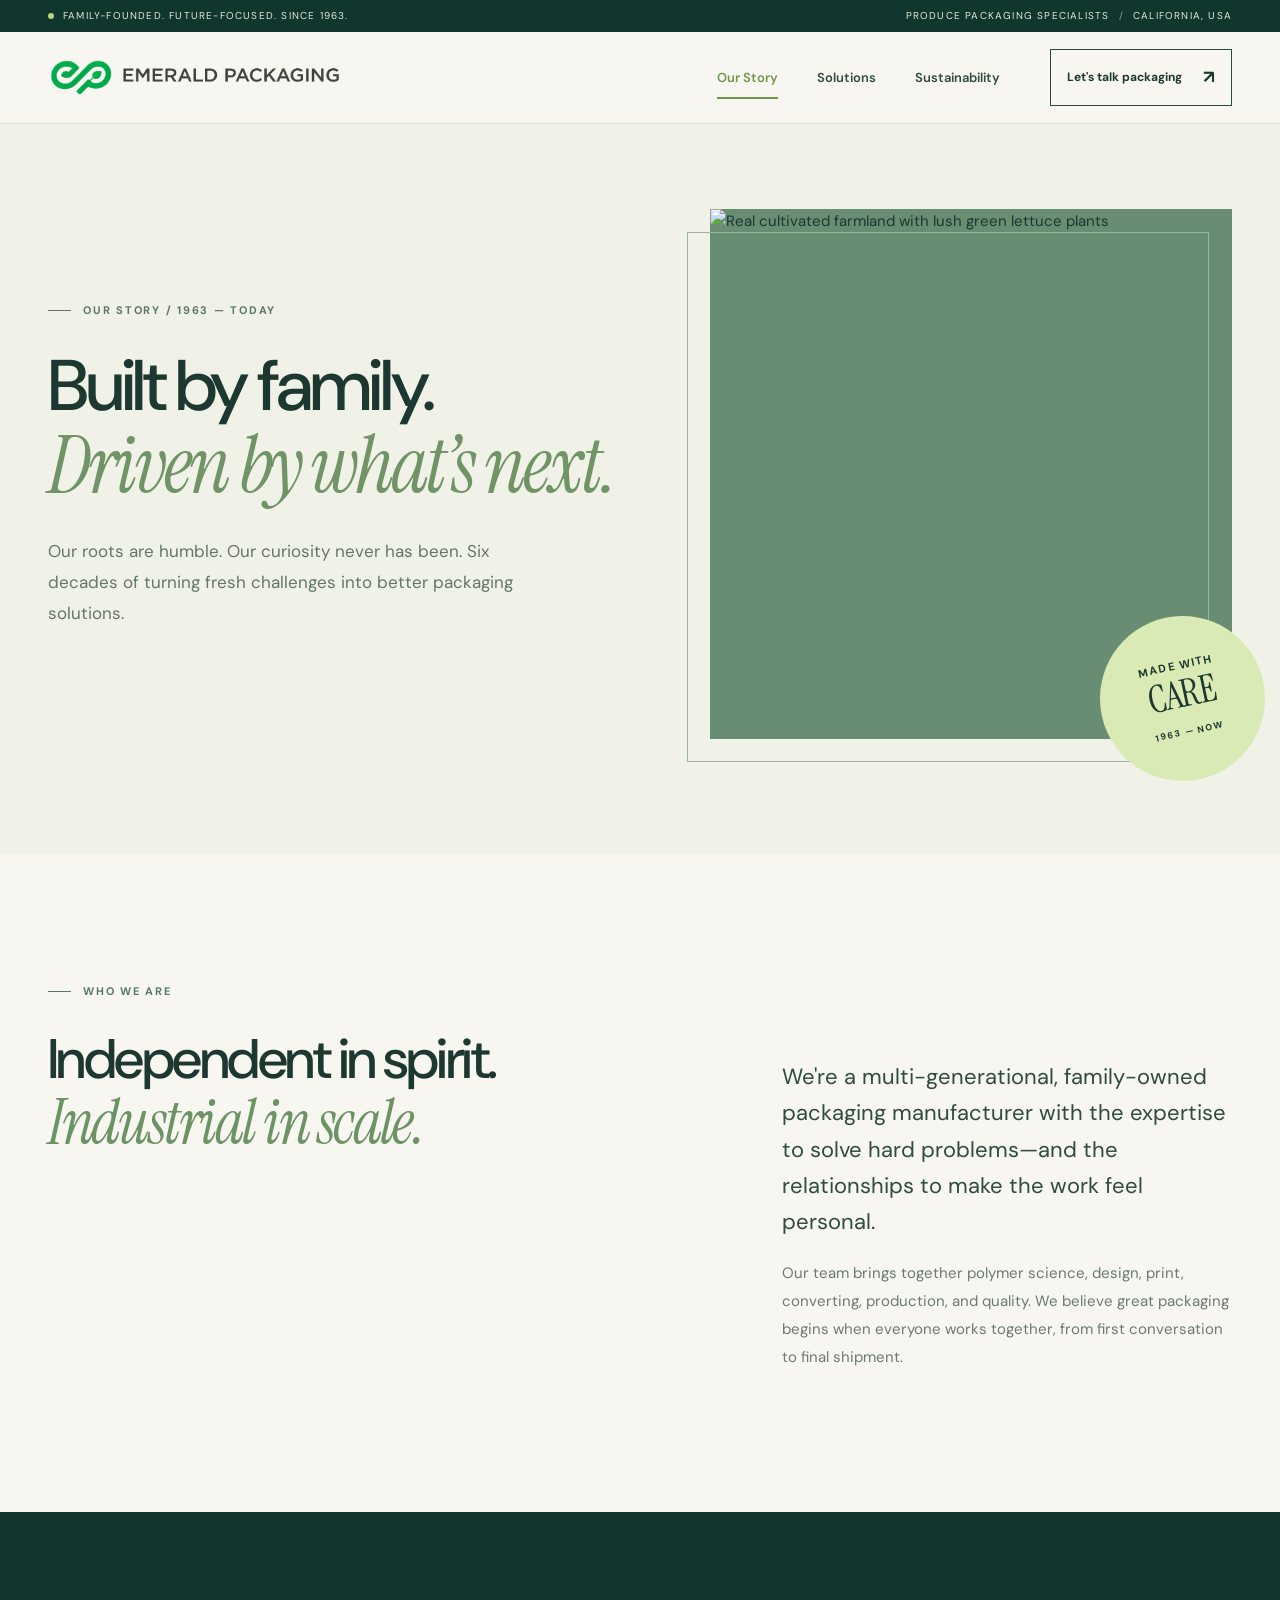
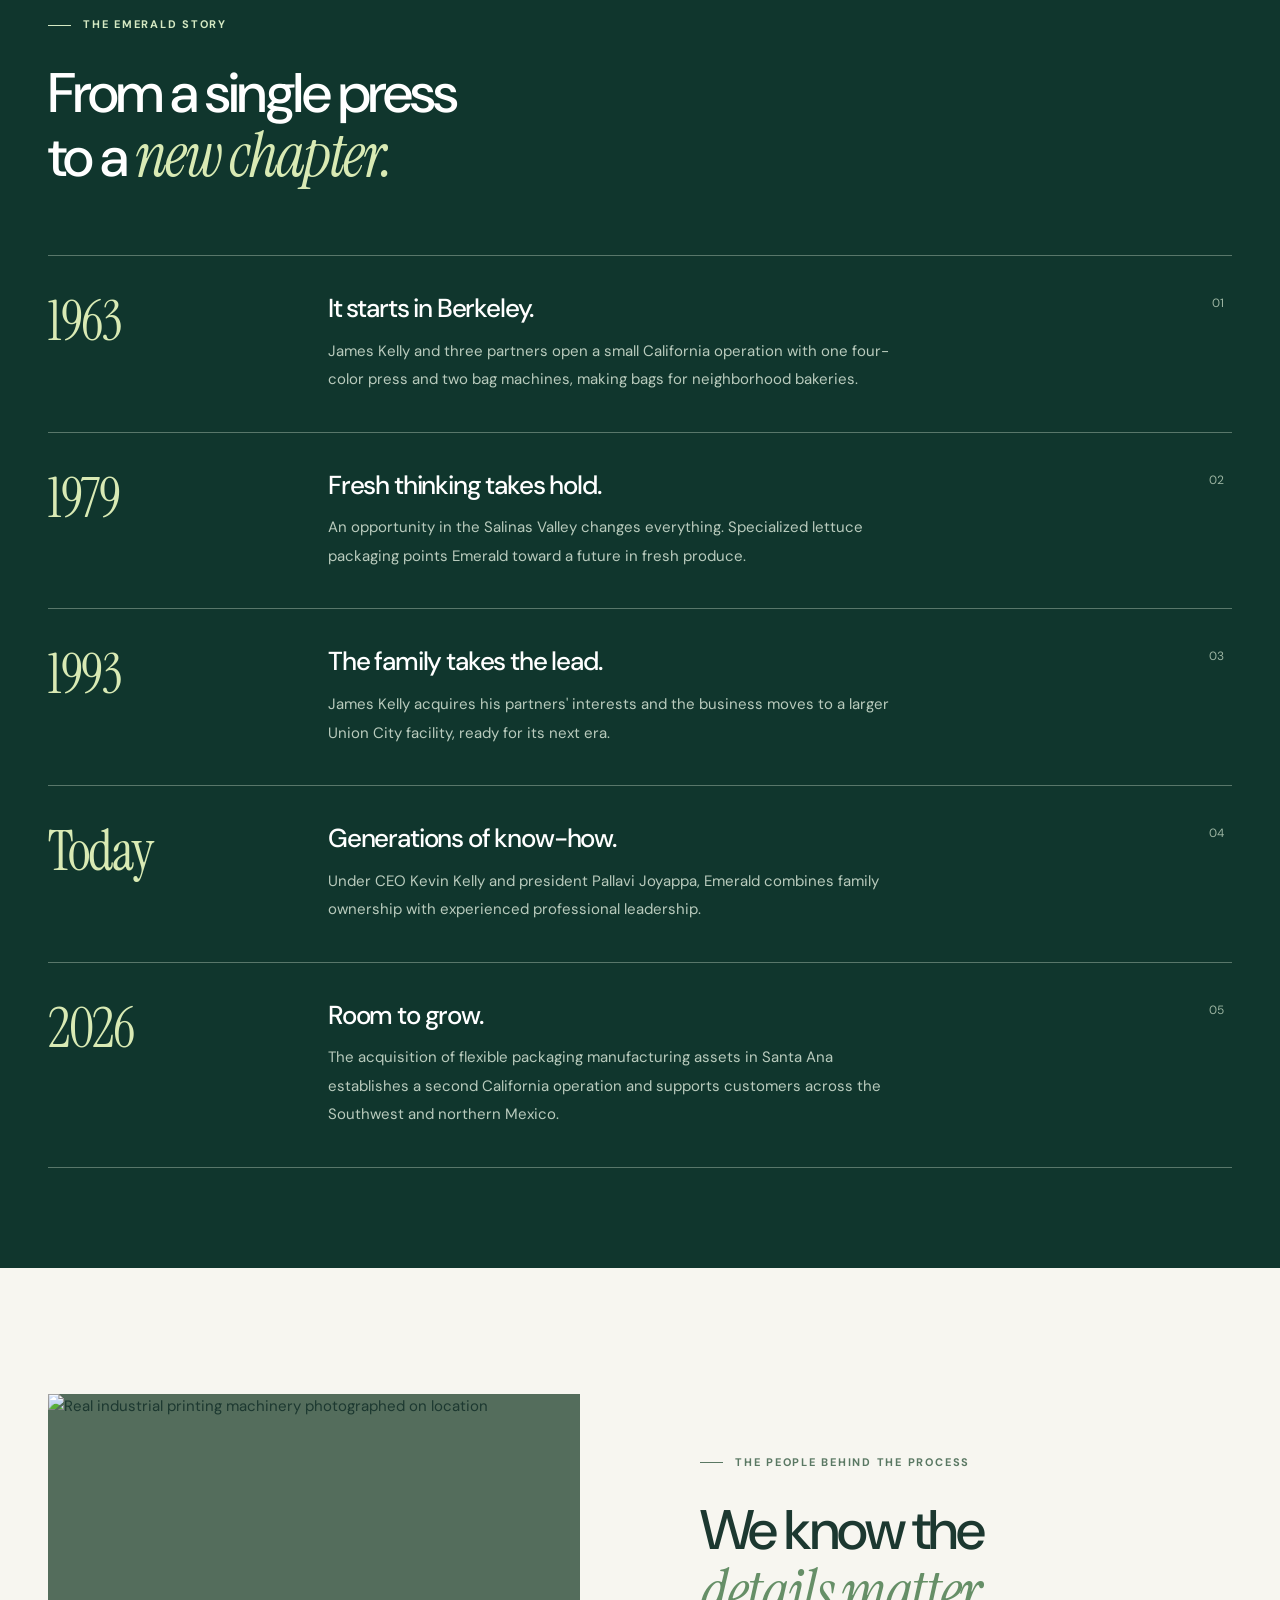
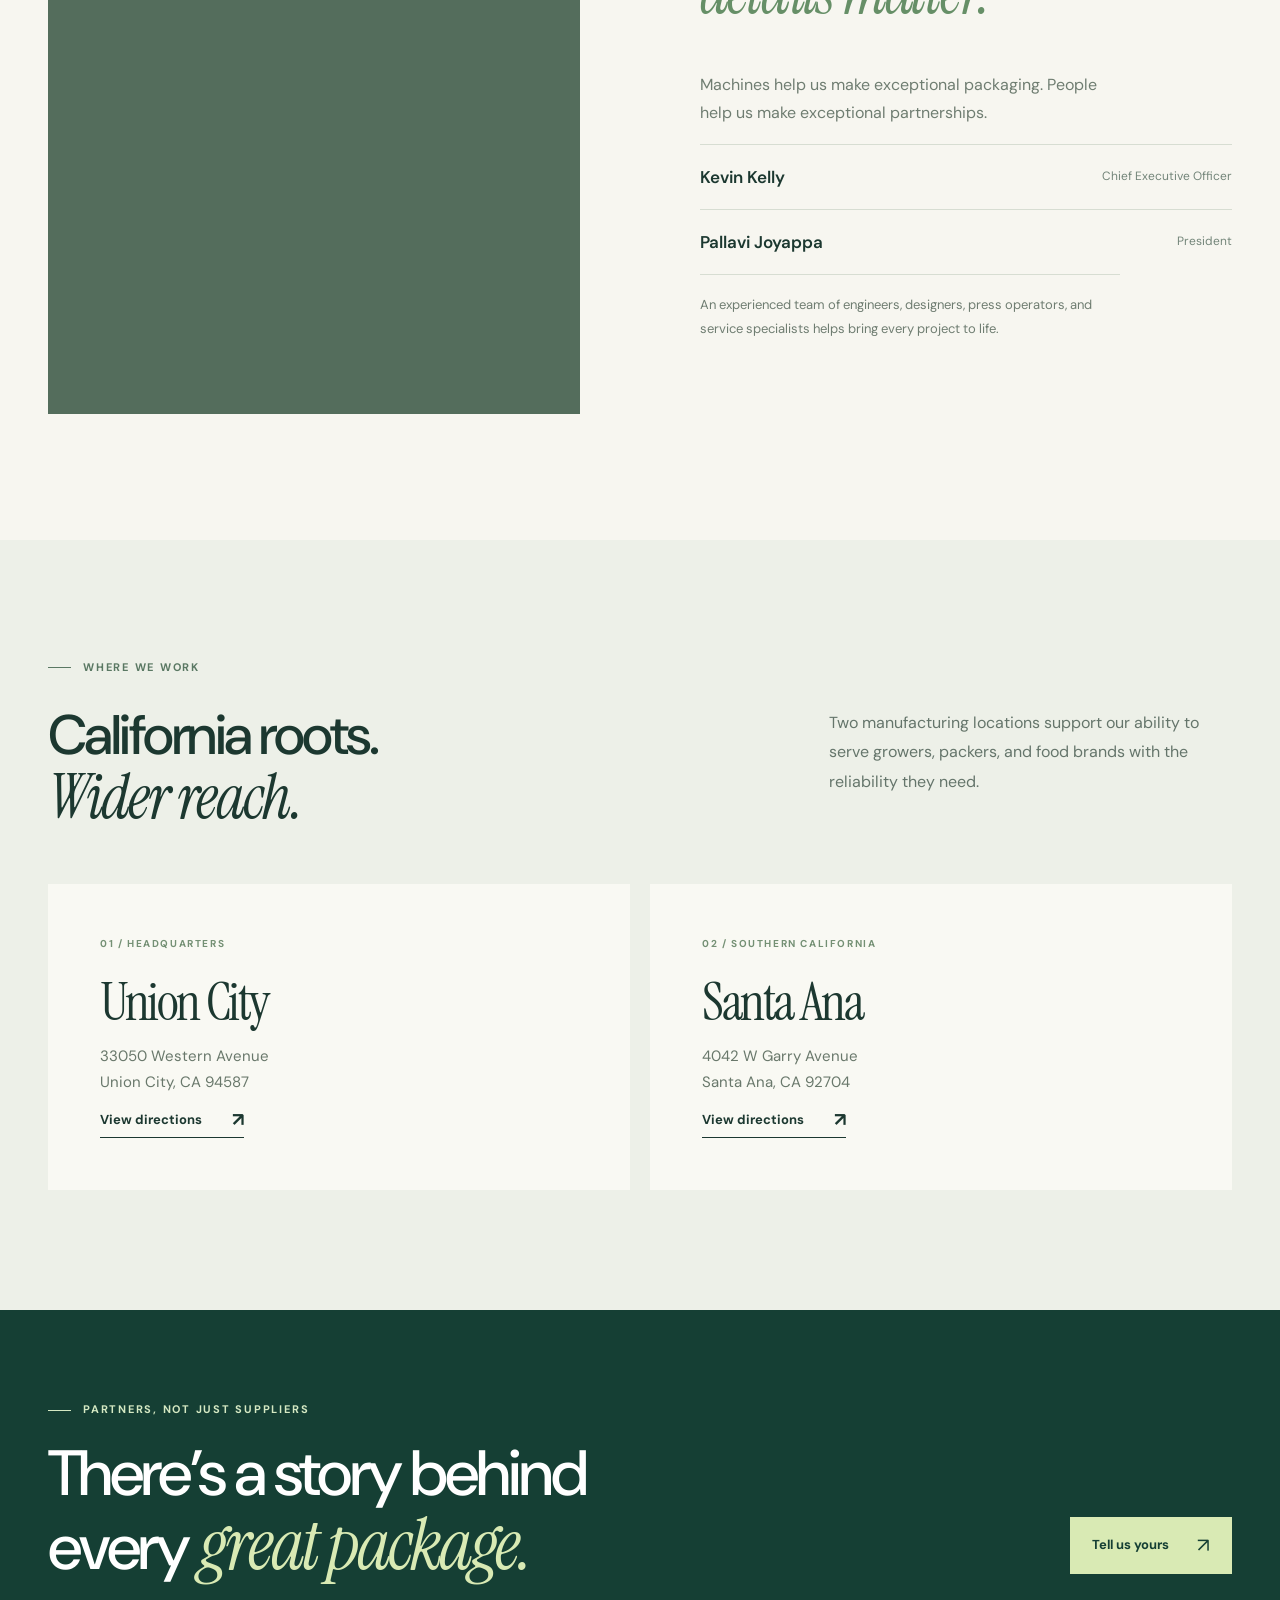
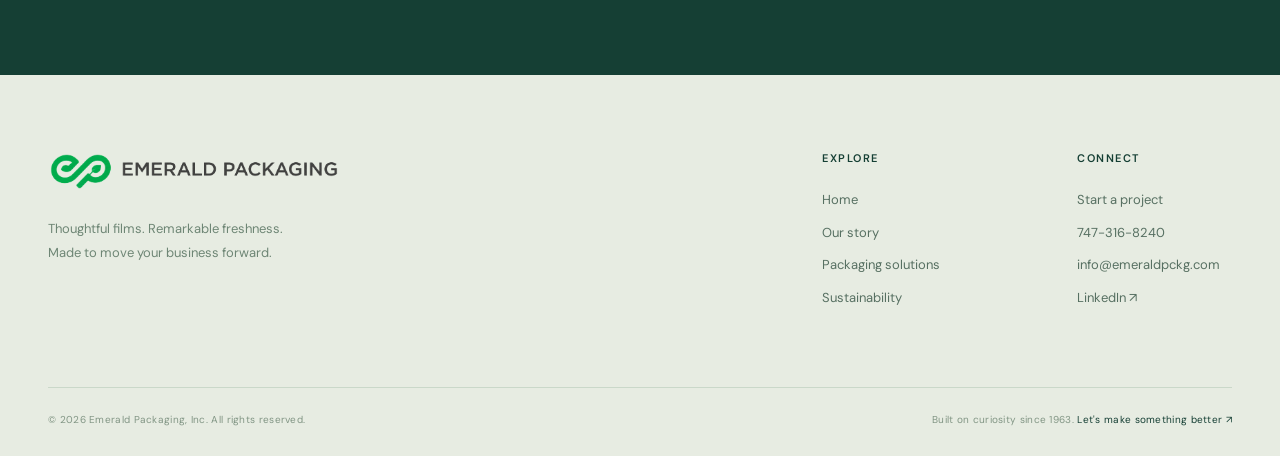
==== commit 72b8925e: "Add files via upload" ====
--- a/about.html
+++ b/about.html
@@ -1,5 +1,5 @@
-<!doctype html><html lang="en"><head><meta charset="utf-8"><meta name="viewport" content="width=device-width,initial-scale=1"><meta name="theme-color" content="#153f34"><meta name="description" content="From a small Berkeley printing operation in 1963 to two California manufacturing locations: meet the people and history of Emerald Packaging."><meta property="og:type" content="website"><meta property="og:title" content="Our Story | Emerald Packaging"><meta property="og:description" content="From a small Berkeley printing operation in 1963 to two California manufacturing locations: meet the people and history of Emerald Packaging."><link rel="icon" href="favicon.svg" type="image/svg+xml"><link rel="preconnect" href="https://fonts.googleapis.com"><link rel="preconnect" href="https://fonts.gstatic.com" crossorigin><link href="https://fonts.googleapis.com/css2?family=DM+Sans:wght@400;500;600;700&family=Instrument+Serif:ital@0;1&display=swap" rel="stylesheet"><link rel="stylesheet" href="styles.css"><title>Our Story | Emerald Packaging</title></head><body class="page-about"><a class="skip" href="#main">Skip to main content</a><div class="announcement"><div class="container announcement-inner"><span><span class="status-dot"></span> Family-founded. Future-focused. Since 1963.</span><span>PRODUCE PACKAGING SPECIALISTS <span class="announcement-rule">/</span> CALIFORNIA, USA</span></div></div>
-<header class="site-header" id="site-header"><div class="container nav-wrap"><a href="index.html" class="brand" aria-label="Emerald Packaging, home"><img src="emerald-logo.svg" alt="Emerald Packaging" width="244" height="55"></a><nav class="main-nav" id="main-nav" aria-label="Main navigation"><a href="about.html" class="is-active" aria-current="page">Our Story</a><a href="solutions.html" class="" >Solutions</a><a href="sustainability.html" class="" >Sustainability</a><a href="contact.html" class="mobile-contact">Get in touch</a></nav><a class="nav-cta" href="contact.html">Let's talk packaging <span class="arr" aria-hidden="true">↗</span></a><button class="nav-toggle" type="button" aria-label="Open navigation" aria-expanded="false" aria-controls="main-nav"><span></span><span></span></button></div></header><main id="main">
+<!doctype html><html lang="en"><head><meta charset="utf-8"><meta name="viewport" content="width=device-width,initial-scale=1"><meta name="theme-color" content="#153f34"><meta name="description" content="From a small Berkeley printing operation in 1963 to two California manufacturing locations: meet the people and history of Emerald Packaging."><meta property="og:type" content="website"><meta property="og:title" content="Our Story | Emerald Packaging"><meta property="og:description" content="From a small Berkeley printing operation in 1963 to two California manufacturing locations: meet the people and history of Emerald Packaging."><link rel="icon" href="favicon.png" type="image/svg+xml"><link rel="preconnect" href="https://fonts.googleapis.com"><link rel="preconnect" href="https://fonts.gstatic.com" crossorigin><link href="https://fonts.googleapis.com/css2?family=DM+Sans:wght@400;500;600;700&family=Instrument+Serif:ital@0;1&display=swap" rel="stylesheet"><link rel="stylesheet" href="styles.css"><title>Our Story | Emerald Packaging</title></head><body class="page-about"><a class="skip" href="#main">Skip to main content</a><div class="announcement"><div class="container announcement-inner"><span><span class="status-dot"></span> Family-founded. Future-focused. Since 1963.</span><span>PRODUCE PACKAGING SPECIALISTS <span class="announcement-rule">/</span> CALIFORNIA, USA</span></div></div>
+<header class="site-header" id="site-header"><div class="container nav-wrap"><a href="index.html" class="brand" aria-label="Emerald Packaging, home"><img src="emerald-logo.png" alt="Emerald Packaging" width="300" height="42"></a><nav class="main-nav" id="main-nav" aria-label="Main navigation"><a href="about.html" class="is-active" aria-current="page">Our Story</a><a href="solutions.html" class="" >Solutions</a><a href="sustainability.html" class="" >Sustainability</a><a href="contact.html" class="mobile-contact">Get in touch</a></nav><a class="nav-cta" href="contact.html">Let's talk packaging <span class="arr" aria-hidden="true">↗</span></a><button class="nav-toggle" type="button" aria-label="Open navigation" aria-expanded="false" aria-controls="main-nav"><span></span><span></span></button></div></header><main id="main">
 <section class="page-hero inner-about"><div class="container page-hero-grid"><div class="page-hero-copy"><p class="eyebrow"><span class="tiny-line"></span> Our story / 1963 — today</p><h1>Built by family.<br><em>Driven by what’s next.</em></h1><p>Our roots are humble. Our curiosity never has been. Six decades of turning fresh challenges into better packaging solutions.</p></div><div class="page-hero-photo framed-photo"><img src="https://images.unsplash.com/photo-1677126578057-5eb853c08925?auto=format&fit=crop&w=1400&q=86" alt="Real cultivated farmland with lush green lettuce plants" class="cover-img" loading="eager" decoding="async" ><div class="photo-stamp">MADE WITH<br><strong>CARE</strong><span>1963 — NOW</span></div></div></div></section>
 <section class="section about-belief"><div class="container about-belief-grid"><div><p class="eyebrow"><span class="tiny-line"></span> Who we are</p><h2>Independent in spirit.<br><em>Industrial in scale.</em></h2></div><div><p class="big-text">We're a multi-generational, family-owned packaging manufacturer with the expertise to solve hard problems—and the relationships to make the work feel personal.</p><p>Our team brings together polymer science, design, print, converting, production, and quality. We believe great packaging begins when everyone works together, from first conversation to final shipment.</p></div></div></section>
 <section class="timeline-section"><div class="container"><div class="timeline-intro"><p class="eyebrow light"><span class="tiny-line"></span> The Emerald story</p><h2>From a single press<br>to a <em>new chapter.</em></h2></div><div class="timeline">
@@ -10,4 +10,4 @@
 <div class="milestone"><span class="milestone-year">2026</span><div><h3>Room to grow.</h3><p>The acquisition of flexible packaging manufacturing assets in Santa Ana establishes a second California operation and supports customers across the Southwest and northern Mexico.</p></div><span class="milestone-index">05</span></div></div></div></section>
 <section class="section people-section"><div class="container"><div class="people-grid"><div class="people-photo"><img src="https://images.unsplash.com/photo-1414357809080-e19d8f805245?auto=format&fit=crop&w=1200&q=86" alt="Real industrial printing machinery photographed on location" class="cover-img" loading="lazy" decoding="async" ></div><div class="people-copy"><p class="eyebrow"><span class="tiny-line"></span> The people behind the process</p><h2>We know the<br><em>details matter.</em></h2><p>Machines help us make exceptional packaging. People help us make exceptional partnerships.</p><div class="leader"><strong>Kevin Kelly</strong><span>Chief Executive Officer</span></div><div class="leader"><strong>Pallavi Joyappa</strong><span>President</span></div><p class="leader-note">An experienced team of engineers, designers, press operators, and service specialists helps bring every project to life.</p></div></div></div></section>
 <section class="locations-section"><div class="container"><div class="section-lede two-column-head"><div><p class="eyebrow"><span class="tiny-line"></span> Where we work</p><h2>California roots.<br><em>Wider reach.</em></h2></div><div class="lede-right"><p>Two manufacturing locations support our ability to serve growers, packers, and food brands with the reliability they need.</p></div></div><div class="location-grid"><article class="location-card"><span class="label-pill">01 / HEADQUARTERS</span><h3>Union City</h3><p>33050 Western Avenue<br>Union City, CA 94587</p><a class="text-link" href="https://www.google.com/maps/search/?api=1&query=33050+Western+Avenue+Union+City+CA+94587" target="_blank" rel="noopener noreferrer">View directions <span>↗</span></a></article><article class="location-card"><span class="label-pill">02 / SOUTHERN CALIFORNIA</span><h3>Santa Ana</h3><p>4042 W Garry Avenue<br>Santa Ana, CA 92704</p><a class="text-link" href="https://www.google.com/maps/search/?api=1&query=4042+W+Garry+Avenue+Santa+Ana+CA+92704" target="_blank" rel="noopener noreferrer">View directions <span>↗</span></a></article></div></div></section>
-<section class="cta-strip"><div class="container cta-grid"><div><p class="eyebrow light"><span class="tiny-line"></span> Partners, not just suppliers</p><h2>There’s a story behind<br>every <em>great package.</em></h2></div><a href="contact.html" class="btn btn-lime">Tell us yours <span>↗</span></a></div></section></main><footer class="footer"><div class="container"><div class="footer-main"><div class="footer-identity"><img class="footer-logo" src="emerald-logo.svg" alt="Emerald Packaging"><p>Thoughtful films. Remarkable freshness.<br>Made to move your business forward.</p></div><div class="footer-linkset"><div><h3>Explore</h3><a href="index.html">Home</a><a href="about.html">Our story</a><a href="solutions.html">Packaging solutions</a><a href="sustainability.html">Sustainability</a></div><div><h3>Connect</h3><a href="contact.html">Start a project</a><a href="mailto:info@empack.com">Email our team</a><a href="https://www.linkedin.com/company/emerald-packaging" target="_blank" rel="noopener noreferrer">LinkedIn ↗</a></div></div></div><div class="footer-bottom"><span>© <span data-year>2026</span> Emerald Packaging, Inc. All rights reserved.</span><span>Built on curiosity since 1963. <a href="contact.html">Let's make something better ↗</a></span></div></div></footer><script src="site.js" defer></script></body></html>+<section class="cta-strip"><div class="container cta-grid"><div><p class="eyebrow light"><span class="tiny-line"></span> Partners, not just suppliers</p><h2>There’s a story behind<br>every <em>great package.</em></h2></div><a href="contact.html" class="btn btn-lime">Tell us yours <span>↗</span></a></div></section></main><footer class="footer"><div class="container"><div class="footer-main"><div class="footer-identity"><img class="footer-logo" src="emerald-logo.png" alt="Emerald Packaging"><p>Thoughtful films. Remarkable freshness.<br>Made to move your business forward.</p></div><div class="footer-linkset"><div><h3>Explore</h3><a href="index.html">Home</a><a href="about.html">Our story</a><a href="solutions.html">Packaging solutions</a><a href="sustainability.html">Sustainability</a></div><div><h3>Connect</h3><a href="contact.html">Start a project</a><a href="tel:+17473168240">747-316-8240</a><a href="mailto:info@emeraldpckg.com">info@emeraldpckg.com</a><a href="https://www.linkedin.com/company/emerald-packaging" target="_blank" rel="noopener noreferrer">LinkedIn ↗</a></div></div></div><div class="footer-bottom"><span>© <span data-year>2026</span> Emerald Packaging, Inc. All rights reserved.</span><span>Built on curiosity since 1963. <a href="contact.html">Let's make something better ↗</a></span></div></div></footer><script src="site.js" defer></script></body></html>
--- a/styles.css
+++ b/styles.css
@@ -31,3 +31,12 @@
 @media(max-width:600px){.container{width:calc(100% - 38px)}.announcement{font-size:9px}.nav-wrap{height:69px}.brand img{width:176px}.nav-cta{display:none}.main-nav{top:69px;padding:20px}.section{padding:77px 0}.eyebrow{margin-bottom:25px;font-size:10px}h2{font-size:clamp(44px,10vw,59px)}.hero-copy{padding:62px 0 42px;min-height:0}.hero-copy .eyebrow{margin-bottom:25px}.hero-copy h1{font-size:clamp(55px,11vw,74px);white-space:normal;margin-bottom:20px;letter-spacing:-.055em}.hero-intro{font-size:15px;line-height:1.75}.hero-actions{flex-wrap:wrap;gap:22px}.hero-art{min-height:420px;margin-bottom:20px}.hero-photo{inset:0 0 28px 16px}.hero-bottom-photo{width:42%;height:122px;border:5px solid var(--cream)}.hero-photo-label{width:125px;height:125px;bottom:10px;right:4%;font-size:12px}.photo-label-mark{font-size:20px;margin-bottom:1px}.hero-photo-label strong{font-size:22px}.hero-orbit{display:none}.hero-bottom{margin-top:35px;flex-wrap:wrap;gap:10px}.mini-caps{font-size:8px}.proof-bar-inner{grid-template-columns:1fr 1fr;gap:20px}.proof-bar-inner>span{grid-column:1/-1}.proof-stat{gap:9px;padding-left:10px}.proof-stat:nth-last-child(1){grid-column:1/-1}.proof-stat strong{font-size:41px}.proof-stat>span{font-size:10px}.section-lede{margin-bottom:35px}.two-column-head{gap:12px}.lede-right p{font-size:14px;margin-bottom:18px}.product-grid{grid-template-columns:1fr 1fr;gap:10px}.product-tile{min-height:270px}.product-overlay{inset:auto 13px 16px}.product-overlay h3{font-size:34px}.product-index{font-size:8px}.round-link{width:30px;height:30px}.feature-photo{height:340px;min-height:0}.feature-content{padding:58px 22px}.feature-content h2{font-size:51px}.feature-content>p:not(.eyebrow){font-size:14px}.values-head{margin-bottom:32px}.values-grid{grid-template-columns:1fr;gap:7px}.value{min-height:0}.value h3{margin:18px 0 8px}.value p{margin-bottom:22px}.sustainability-band{padding:74px 0}.sustain-layout{grid-template-columns:1fr;gap:30px}.sustain-small-img{height:320px}.sustain-copy h2{font-size:59px}.sustain-figure{grid-column:auto}.story-preview-grid{grid-template-columns:1fr;gap:35px}.story-image{height:365px}.story-copy{padding:0}.story-copy h2{font-size:61px}.story-year{margin-top:35px}.cta-strip{padding:73px 0}.cta-grid{align-items:flex-start;flex-direction:column;gap:26px}.cta-grid h2{font-size:52px}.cta-grid .btn{margin-bottom:0}.footer{padding:55px 0 25px}.footer-main{flex-direction:column;gap:45px;padding-bottom:45px}.footer-identity>p{margin-top:18px}.footer-linkset{min-width:0;grid-template-columns:1fr 1fr;gap:25px}.footer-bottom{flex-direction:column;gap:10px}.page-hero{padding:54px 0 74px}.page-hero-copy h1{font-size:clamp(54px,11.3vw,72px)}.page-hero-copy>p:not(.eyebrow){font-size:15px}.page-hero-photo{height:330px}.photo-stamp{width:112px;height:112px;right:-7px;bottom:-27px;font-size:8px}.photo-stamp strong{font-size:27px}.photo-stamp span{font-size:7px}.framed-photo:before{top:10px;left:-10px;right:10px;bottom:-10px}.about-belief{padding-top:90px}.about-belief .big-text{font-size:19px}.timeline-section{padding:80px 0}.timeline-intro{margin-bottom:38px}.milestone{grid-template-columns:1fr 20px;gap:10px;padding:29px 0}.milestone-year{grid-column:1/2;font-size:52px}.milestone>div{grid-column:1/2;grid-row:2/3}.milestone-index{grid-column:2/3;grid-row:1/2}.milestone h3{font-size:23px}.milestone p{font-size:13px;line-height:1.8}.people-photo,.mfg-photo{height:340px}.leader{flex-direction:column;align-items:flex-start;gap:3px}.locations-section{padding:80px 0}.location-grid{grid-template-columns:1fr;gap:12px}.location-card{padding:34px;min-height:240px}.location-card h3{font-size:47px}.format-grid{grid-template-columns:1fr}.format-image{height:250px}.format-details{padding:27px}.format-details p{min-height:0}.selector-section{padding:75px 0}.selector-result{padding:30px;min-height:420px}.selector-result h3{font-size:50px}.filter-group{gap:8px}.filter-btn{padding:12px 7px;font-size:11px}.capability-grid{grid-template-columns:1fr}.capability-grid article{border-right:0!important;min-height:0;padding:25px 2px 27px}.capability-grid article h3{margin-top:14px}.split-photo-callout>div:first-child{height:280px}.split-photo-callout>div:nth-child(2){padding:58px 22px}.faq-layout{gap:10px}.faqs summary{font-size:14px}.sustain-hero{padding:46px 0 70px}.sustain-hero h1{font-size:clamp(55px,11vw,72px)}.sustain-hero-grid{gap:30px}.sustain-hero-grid>div:first-child{padding:5px 0}.sustain-hero-grid>div:first-child>p:not(.eyebrow){font-size:15px}.sustain-hero-img{height:350px}.sustain-hero-img:after{inset:10px -10px -10px 10px}.three-pillars{grid-template-columns:1fr}.three-pillars article{min-height:0;padding:22px 25px}.pillar-symbol{margin:12px 0 0}.pcr-grid{grid-template-columns:1fr;gap:25px;padding:70px 0}.pcr-image{height:340px}.big-pcr{font-size:120px}.mfg-grid{gap:35px}.choices-grid{grid-template-columns:1fr 1fr;gap:10px}.choices-grid article{padding:21px 17px;min-height:260px}.choices-grid h3{font-size:18px}.choices-grid p{font-size:12px}.contact-hero{padding:55px 0 75px}.contact-intro{padding-top:0}.contact-intro h1{font-size:clamp(59px,11.5vw,78px)}.contact-intro>p:not(.eyebrow){font-size:15px}.contact-direct{grid-template-columns:1fr;gap:0;margin-top:38px}.contact-direct>div{padding:16px 0}.form-panel{padding:31px 23px}.form-top h2{font-size:49px}.form-row{grid-template-columns:1fr;gap:0}.contact-after-grid{grid-template-columns:1fr;gap:30px}.contact-after-photo{height:320px}}
 @media(max-width:380px){.brand img{width:160px}.hero-copy h1{font-size:51px}.hero-photo-label{right:-4px}.product-overlay h3{font-size:29px}.product-tile{min-height:225px}.choices-grid{grid-template-columns:1fr}.choices-grid article{min-height:0}.proof-stat strong{font-size:34px}.cta-grid h2{font-size:47px}}
 @media(prefers-reduced-motion:reduce){html{scroll-behavior:auto}*,*:before,*:after{animation-duration:.01ms!important;transition-duration:.01ms!important}}
+
+/* Approved loop-and-leaf wordmark — sized for legibility across all devices. */
+.brand img { display:block; width:294px; max-width:100%; height:auto; }
+.footer-logo { display:block; width:292px; max-width:100%; height:auto; }
+.contact-direct .contact-email { overflow-wrap:anywhere; font-size:clamp(19px,2.25vw,26px); }
+@media (max-width: 1100px) and (min-width: 821px) { .brand img { width:242px; } }
+@media (max-width: 820px) { .brand img { width:255px; } .contact-direct .contact-email { font-size:19px; } }
+@media (max-width: 600px) { .brand img { width:220px; } }
+@media (max-width: 380px) { .brand img { width:196px; } }
